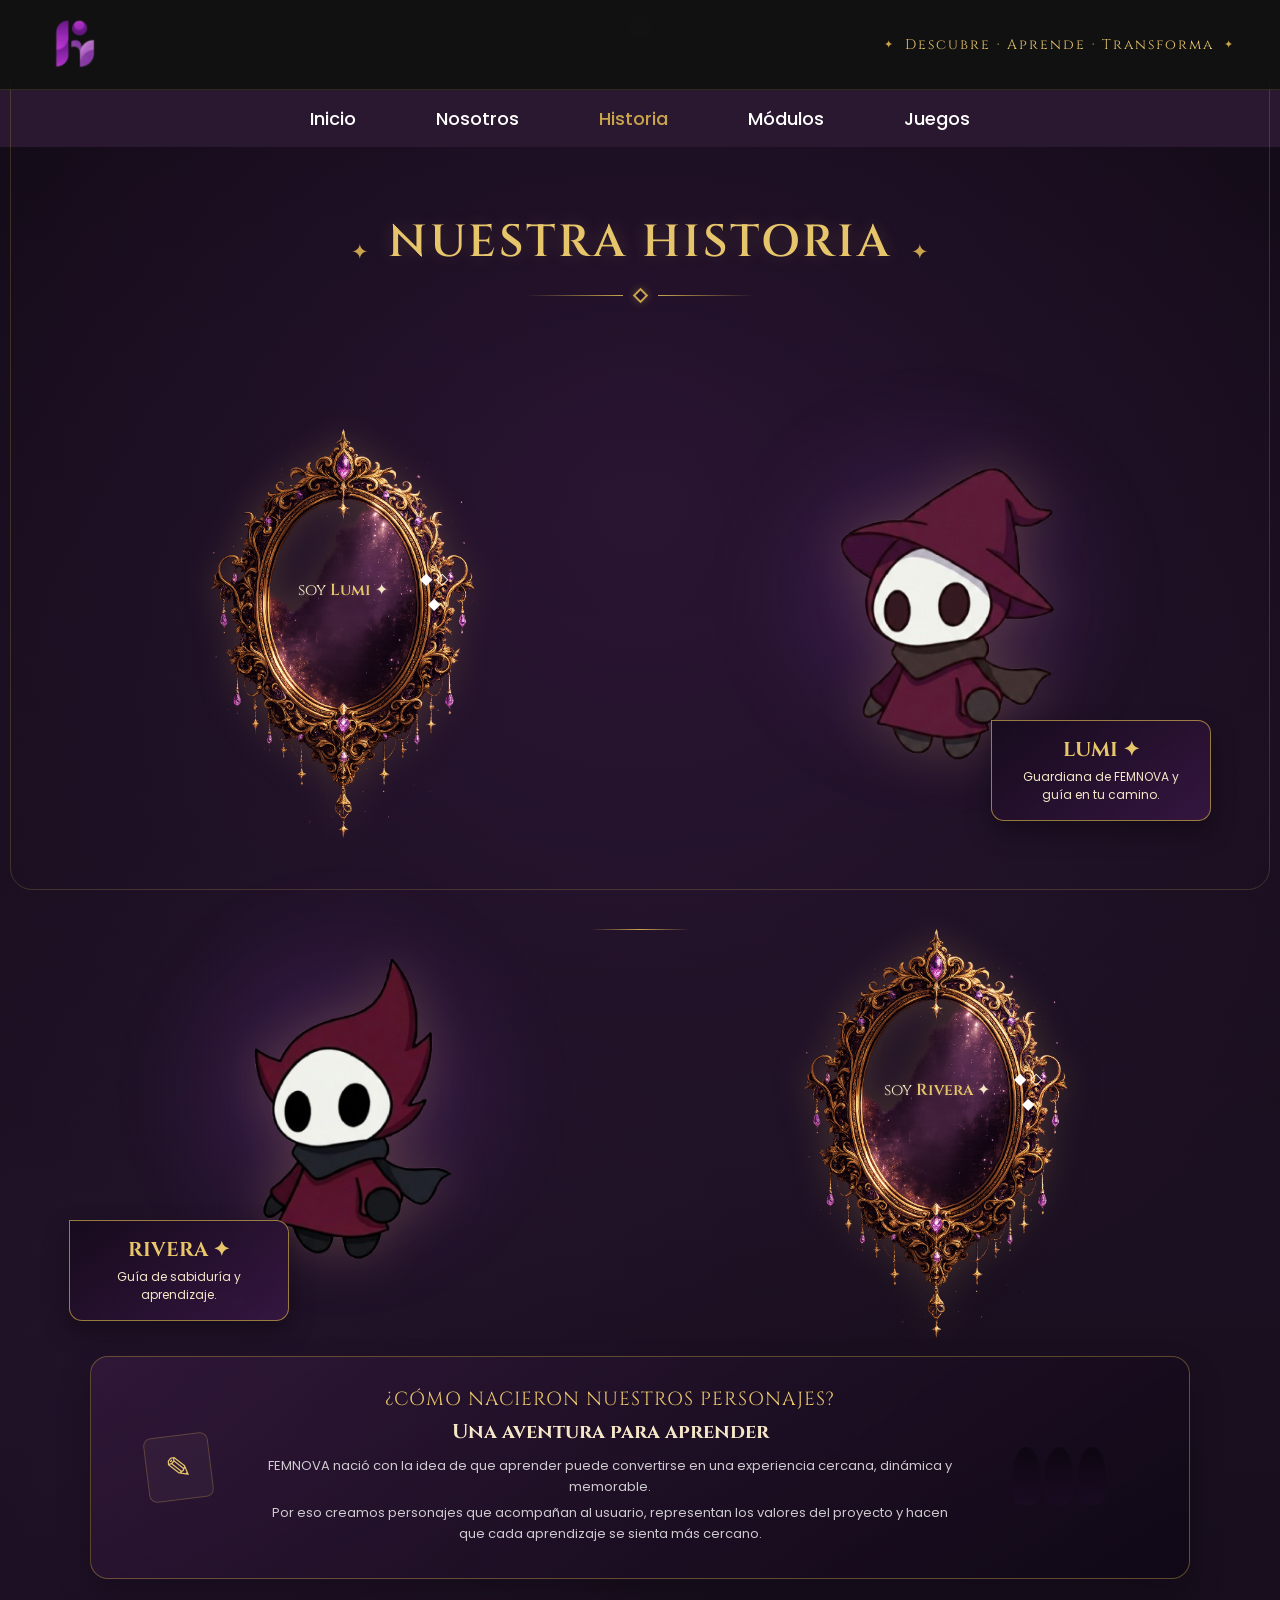
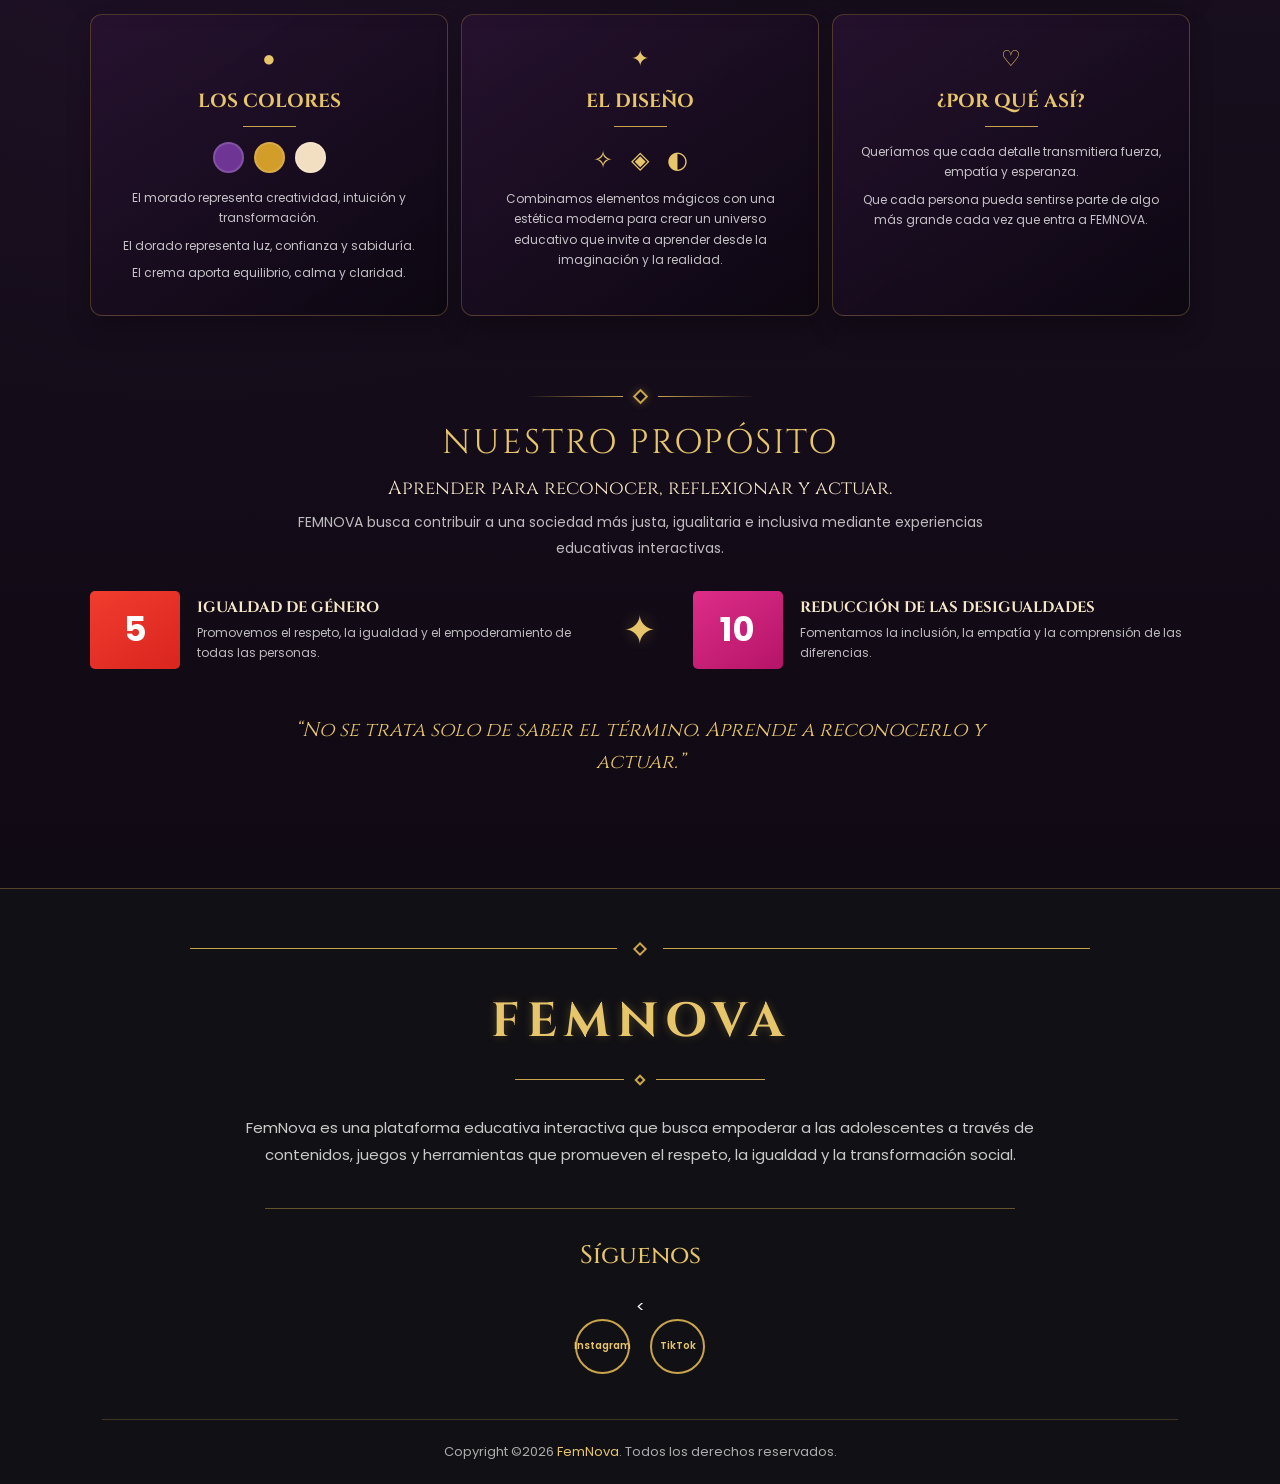
==== historia.html @ 39d8fa12 "primer commit" ====
<!DOCTYPE html>
<html lang="es">

<head>
    <meta charset="UTF-8">
    <meta name="viewport" content="width=device-width, initial-scale=1.0">

    <title>FEMNOVA | Historia</title>

    <link rel="stylesheet" href="estilos8.css">

    <link
        href="https://fonts.googleapis.com/css2?family=Cinzel:wght@400;600;700;900&family=Poppins:wght@300;400;500;600;700&display=swap"
        rel="stylesheet"
    >
</head>

<body>

<header>

    <div class="logo">
        <img src="img/logo/logo.png" alt="Logo FEMNOVA">
    </div>

    <div class="frase-header">
        <span>✦</span>
        Descubre · Aprende · Transforma
        <span>✦</span>
    </div>

</header>


<nav class="menu">

    <a href="inicio.html">Inicio</a>
    <a href="nosotros.html">Nosotros</a>
    <a href="historia.html" class="menu-activo">Historia</a>
    <a href="modulos.html">Módulos</a>
    <a href="juegos.html">Juegos</a>

</nav>

<main class="historia-pagina">

    <!-- ==================================================
         TÍTULO
    =================================================== -->

    <section class="historia-titulo">

        <div class="titulo-adorno">✦</div>

        <h1>NUESTRA HISTORIA</h1>

        <div class="titulo-adorno">✦</div>

        <div class="historia-linea">
            <span></span>
            <div class="historia-rombo"></div>
            <span></span>
        </div>

    </section>


    <!-- ==================================================
         ESCENA DE LUMI
    =================================================== -->

    <section class="historia-escena escena-lumi">

        <div class="escena-decoracion escena-arriba"></div>

        <div class="escena-contenido">

            <!-- ESPEJO -->
            <div class="espejo-personaje">

                <div class="espejo-marco">

                    <img
                        src="img/decoracion/espejo.png"
                        alt="Espejo ornamental de Lumi"
                        class="imagen-espejo"
                    >

                    <div class="espejo-centro">

                        <div class="texto-carrusel" id="textoLumi">

                            <div class="texto-frase activa">
                                <span>Hola,</span>
                            </div>

                            <div class="texto-frase">
                                <span>soy <strong>Lumi</strong> ✦</span>
                            </div>

                            <div class="texto-frase">
                                <span>Estoy aquí para acompañarte.</span>
                            </div>

                            <div class="texto-frase">
                                <span>Te guío en tu camino dentro de FEMNOVA.</span>
                            </div>

                        </div>

                        <div class="mini-rombos">
                            ◆ ◇ ◆
                        </div>

                    </div>

                </div>

            </div>


            <!-- LUMI -->
            <div class="personaje-figura personaje-lumi">

                <div class="halo-personaje"></div>

                <img
                    src="img/personajes/maga.png"
                    alt="Lumi"
                >

                <div class="placa-personaje">

                    <h3>
                        LUMI ✦
                    </h3>

                    <p>
                        Guardiana de FEMNOVA
                        y guía en tu camino.
                    </p>

                </div>

            </div>

        </div>

        <div class="escena-linea"></div>

    </section>



    <!-- ==================================================
         ESCENA DE RIVERA
    =================================================== -->

    <section class="historia-escena escena-rivera">

        <div class="escena-contenido">

            <!-- RIVERA -->
            <div class="personaje-figura personaje-rivera">

                <div class="halo-personaje"></div>

                <img
                    src="img/personajes/chatbot.png"
                    alt="Rivera"
                >

                <div class="placa-personaje">

                    <h3>
                        RIVERA ✦
                    </h3>

                    <p>
                        Guía de sabiduría
                        y aprendizaje.
                    </p>

                </div>

            </div>


            <!-- ESPEJO -->
            <div class="espejo-personaje">

                <div class="espejo-marco">

                    <img
                        src="img/decoracion/espejo.png"
                        alt="Espejo ornamental de Rivera"
                        class="imagen-espejo"
                    >

                    <div class="espejo-centro">

                        <div
                            class="texto-carrusel"
                            id="textoRivera"
                        >

                            <div class="texto-frase activa">
                                <span>Hola,</span>
                            </div>

                            <div class="texto-frase">
                                <span>soy <strong>Rivera</strong> ✦</span>
                            </div>

                            <div class="texto-frase">
                                <span>Mi misión es guiarte.</span>
                            </div>

                            <div class="texto-frase">
                                <span>Y enseñarte algo nuevo en cada reto.</span>
                            </div>

                        </div>

                        <div class="mini-rombos">
                            ◆ ◇ ◆
                        </div>

                    </div>

                </div>

            </div>

        </div>

    </section>



    <!-- ==================================================
         NACIMIENTO DE LOS PERSONAJES
    =================================================== -->

    <section class="nacimiento-personajes">

        <div class="nacimiento-icono">
            ✎
        </div>

        <div class="nacimiento-texto">

            <span>
                ¿CÓMO NACIERON NUESTROS PERSONAJES?
            </span>

            <h2>
                Una aventura para aprender
            </h2>

            <p>
                FEMNOVA nació con la idea de que aprender
                puede convertirse en una experiencia
                cercana, dinámica y memorable.
            </p>

            <p>
                Por eso creamos personajes que acompañan
                al usuario, representan los valores del
                proyecto y hacen que cada aprendizaje
                se sienta más cercano.
            </p>

        </div>

        <div class="siluetas-personajes">
            <span></span>
            <span></span>
            <span></span>
        </div>

    </section>



    <!-- ==================================================
         TRES BLOQUES
    =================================================== -->

    <section class="historia-tres-bloques">


        <article class="info-historia">

            <div class="icono-info">
                ●
            </div>

            <h2>
                LOS COLORES
            </h2>

            <div class="linea-info"></div>

            <div class="paleta">

                <span class="color-morado"></span>
                <span class="color-dorado"></span>
                <span class="color-crema"></span>

            </div>

            <p>
                El morado representa creatividad,
                intuición y transformación.
            </p>

            <p>
                El dorado representa luz,
                confianza y sabiduría.
            </p>

            <p>
                El crema aporta equilibrio,
                calma y claridad.
            </p>

        </article>



        <article class="info-historia">

            <div class="icono-info">
                ✦
            </div>

            <h2>
                EL DISEÑO
            </h2>

            <div class="linea-info"></div>

            <div class="iconos-diseno">
                <span>✧</span>
                <span>◈</span>
                <span>◐</span>
            </div>

            <p>
                Combinamos elementos mágicos con una
                estética moderna para crear un universo
                educativo que invite a aprender desde
                la imaginación y la realidad.
            </p>

        </article>



        <article class="info-historia">

            <div class="icono-info">
                ♡
            </div>

            <h2>
                ¿POR QUÉ ASÍ?
            </h2>

            <div class="linea-info"></div>

            <p>
                Queríamos que cada detalle transmitiera
                fuerza, empatía y esperanza.
            </p>

            <p>
                Que cada persona pueda sentirse parte
                de algo más grande cada vez que entra
                a FEMNOVA.
            </p>

        </article>

    </section>



    <!-- ==================================================
         PROPÓSITO
    =================================================== -->

    <section class="historia-proposito">

        <div class="historia-linea">
            <span></span>
            <div class="historia-rombo"></div>
            <span></span>
        </div>

        <span class="proposito-etiqueta">
            NUESTRO PROPÓSITO
        </span>

        <h2>
            Aprender para reconocer,
            reflexionar y actuar.
        </h2>

        <p class="proposito-intro">
            FEMNOVA busca contribuir a una sociedad
            más justa, igualitaria e inclusiva mediante
            experiencias educativas interactivas.
        </p>


        <div class="ods-contenedor">

            <article class="ods-bloque">

                <div class="ods-numero">
                    5
                </div>

                <div>

                    <h3>
                        IGUALDAD DE GÉNERO
                    </h3>

                    <p>
                        Promovemos el respeto, la igualdad
                        y el empoderamiento de todas
                        las personas.
                    </p>

                </div>

            </article>


            <div class="simbolo-ods">
                ✦
            </div>


            <article class="ods-bloque">

                <div class="ods-numero ods-diez">
                    10
                </div>

                <div>

                    <h3>
                        REDUCCIÓN DE LAS DESIGUALDADES
                    </h3>

                    <p>
                        Fomentamos la inclusión,
                        la empatía y la comprensión
                        de las diferencias.
                    </p>

                </div>

            </article>

        </div>


        <p class="frase-historia">
            “No se trata solo de saber el término.
            Aprende a reconocerlo y actuar.”
        </p>

    </section>

</main>

<footer class="footer">

    <div class="footer-adorno">
        <span></span>
        <div class="rombo-footer"></div>
        <span></span>
    </div>

    <h2 class="footer-titulo">
        FEMNOVA
    </h2>

    <div class="footer-separador">
        <span></span>
        <div class="rombo-footer"></div>
        <span></span>
    </div>

    <p class="footer-descripcion">
        FemNova es una plataforma educativa interactiva que busca
        empoderar a las adolescentes a través de contenidos,
        juegos y herramientas que promueven el respeto,
        la igualdad y la transformación social.
    </p>

    <div class="footer-linea"></div>

    <h3 class="footer-siguenos">
        Síguenos
    </h3>

    <
<div class="footer-redes">

    <a href="https://www.instagram.com/femnova_26/"
       target="_blank"
       rel="noopener noreferrer"
       aria-label="Instagram">
        Instagram
    </a>

    <a href="https://www.tiktok.com/femnova_26"
       target="_blank"
       rel="noopener noreferrer"
       aria-label="TikTok">
        TikTok
    </a>

</div>
    <div class="footer-inferior">

        <p>
            Copyright ©2026
            <span>FemNova</span>.
            Todos los derechos reservados.
        </p>

    </div>

</footer>


<script src="script.js"></script>

</body>
</html>
---- estilos8.css ----
/*=========================================
        CONFIGURACIÓN GENERAL
=========================================*/

*{
    margin:0;
    padding:0;
    box-sizing:border-box;
}
body {
    background: linear-gradient(180deg, #151218, #221426, #151218);
    font-family: 'Poppins', sans-serif;
    color: #fff;
    overflow-x: hidden;
}

/*=========================================
              HEADER
=========================================*/

header{

    position:sticky;
    top:0;
    z-index:1000;

    display:flex;
    justify-content:space-between;
    align-items:center;

    width:100%;
    height:90px;

    padding:0 45px;

    background:rgba(18,18,18,.82);

    backdrop-filter:blur(12px);

    border-bottom:1px solid rgba(201,164,76,.18);

}

/* =========================================
   FRASE DEL HEADER
========================================= */

.frase-header {
    display: flex;

    align-items: center;
    justify-content: center;

    gap: 10px;

    color: #E7C56B;

    font-family: 'Cinzel', serif;

    font-size: 14px;

    letter-spacing: 2px;

    text-align: center;

    white-space: nowrap;
}

.frase-header span {
    color: #C9A44C;

    font-size: 11px;
}


@media (max-width: 600px) {

    .frase-header {
        font-size: 10px;
        letter-spacing: 1px;
        gap: 6px;
    }

    .frase-header span {
        font-size: 8px;
    }

}

/*=========================================
               LOGO
=========================================*/

.logo{
    display:flex;
    align-items:center;
    justify-content:center;
}

.logo img{
    width:60px;
    height:60px;
    object-fit:contain;
    display:block;
}

/*=========================================
                MENÚ
=========================================*/

.menu {

    display: flex;
    justify-content: center;
    align-items: center;

    gap: 80px;

    padding: 15px 0;

    background: #2A1830;

}

.menu a {

    position: relative;

    text-decoration: none;

    color: #fff;

    font-size: 18px;

    font-weight: 500;

    transition: .35s;

}

.menu a:hover {

    color: #C9A44C;

}

.menu a::after {

    content: "";

    position: absolute;

    left: 50%;

    bottom: -6px;

    transform: translateX(-50%);

    width: 0;

    height: 2px;

    background: #C9A44C;

    transition: .35s;

}

.menu a:hover::after {

    width: 100%;

}

/*=========================================
                 HERO
=========================================*/
.hero{

    display:flex;

    justify-content:space-between;

    align-items:center;

    gap:40px;

    padding:40px 8%;

    min-height:700px;

}

/*=========================================
              TEXTO HERO
=========================================*/
.texto {
    width: 100%;

    position: relative;

    top: 150px;
}
/*=========================================
            BIENVENIDOS A
=========================================*/

.bienvenida{
    font-family: 'Cinzel', serif;
    font-size: 28px;
    font-weight: 400;
    color: #F5E6C8;
    letter-spacing: 6px;
    text-transform: uppercase;
    margin-bottom: 10px;
}
/*=========================================
                FEMNOVA
=========================================*/
.texto h1{
    font-family: 'Cinzel', serif;
    font-size: 78px;
    font-weight: 900;
    color: #E7C56B;
    line-height: 1;
    margin: 0;

    text-shadow:
        0 0 12px rgba(231,197,107,.35);
}
/*=========================================
             DESCRIPCIÓN
=========================================*/

.texto p {

    max-width: 500px;

    font-size: 22px;

    line-height: 1.7;

    color: #fff;

}

/*=========================================
              SEPARADOR
=========================================*/

.separador {

    display: flex;

    align-items: center;

    gap: 18px;

    width: 320px;

    margin: 35px 0;

}

.separador span {

    flex: 1;

    height: 2px;

    background: linear-gradient(to right,
            transparent,
            #C9A44C,
            transparent);

}

.rombo {

    width: 14px;

    height: 14px;

    border: 2px solid #C9A44C;

    transform: rotate(45deg);

    box-shadow: 0 0 10px rgba(201, 164, 76, .5);

}
/* =========================================
   PÁGINA DE ACCESO
========================================= */

.pagina-acceso {

    min-height: 100vh;

    margin: 0;

    display: flex;

    align-items: center;
    justify-content: center;

    background:
        radial-gradient(
            circle at 50% 20%,
            rgba(112,48,132,.22),
            transparent 40%
        ),
        linear-gradient(
            180deg,
            #100A14,
            #1D1023
        );

    font-family: 'Poppins', sans-serif;
}


.acceso-contenedor {

    width: min(470px, 90%);

    text-align: center;
}


.acceso-logo {

    margin-bottom: 25px;
}


.acceso-logo img {

    width: 145px;

    max-width: 100%;

    height: auto;
}


.acceso-panel {

    padding: 45px 40px;

    background:
        linear-gradient(
            145deg,
            rgba(55,25,63,.82),
            rgba(20,10,26,.94)
        );

    border:
        1px solid
        rgba(201,164,76,.55);

    border-radius: 24px;

    box-shadow:
        0 20px 50px
        rgba(0,0,0,.38),

        0 0 25px
        rgba(126,58,156,.12);

    backdrop-filter: blur(10px);
}


.acceso-etiqueta {

    display: block;

    margin-bottom: 12px;

    color: #C9A44C;

    font-family: 'Cinzel', serif;

    font-size: 12px;

    letter-spacing: 3px;
}


.acceso-panel h1 {

    margin: 0 0 15px;

    color: #E7C56B;

    font-family: 'Cinzel', serif;

    font-size: 30px;
}


.acceso-panel > p {

    margin: 0 auto 30px;

    color:
        rgba(255,255,255,.78);

    font-size: 14px;

    line-height: 1.8;

    max-width: 370px;
}


.acceso-botones {

    display: flex;

    flex-direction: column;

    gap: 14px;
}


.boton-acceso {

    display: block;

    padding: 13px 20px;

    border-radius: 30px;

    text-decoration: none;

    font-family: 'Poppins', sans-serif;

    font-size: 14px;

    font-weight: 600;

    transition:
        transform .25s ease,
        box-shadow .25s ease;
}


.boton-acceso:hover {

    transform: translateY(-2px);
}


.boton-acceso.principal {

    color: #FFF;

    background:
        linear-gradient(
            135deg,
            #6A326F,
            #48204D
        );

    border:
        1px solid
        #C9A44C;

    box-shadow:
        0 8px 20px
        rgba(74,32,82,.35);
}


.boton-acceso.secundario {

    color: #F5E6C8;

    background:
        rgba(255,255,255,.04);

    border:
        1px solid
        rgba(201,164,76,.45);
}


.volver-inicio {

    display: inline-block;

    margin-top: 25px;

    color:
        rgba(245,230,200,.68);

    font-size: 12px;

    text-decoration: none;
}


.volver-inicio:hover {

    color: #E7C56B;
}


/* =========================================
   CELULAR
========================================= */

@media (max-width: 600px) {

    .acceso-panel {

        padding:
            35px 22px;
    }

    .acceso-panel h1 {

        font-size: 25px;
    }

    .acceso-panel > p {

        font-size: 13px;
    }

}
/*=========================================
            PERSONAJE
=========================================*/

.personaje{

    position:relative;

    width:50%;

    height:200px;

    display:flex;

    justify-content:center;

    align-items:center;
}

/*=========================================
                HALO
=========================================*/

.halo{

    position: absolute;

    width: 500px;

    height: 500px;

    border-radius: 50%;

    background: radial-gradient(circle,
        rgba(129,62,196,.35),
        transparent 70%);

    filter: blur(35px);

    z-index: 1;

}

/*=========================================
            MARCO FLORAL
=========================================*/

.marco{

    position: absolute;
    
    width: 900px;

    left: 50%;

    top: 56%;

    transform: translate(-50%, -50%);

    z-index: 2;

    pointer-events: none;

}

/*=========================================
        ANIMACIÓN PERSONAJE
=========================================*/

@keyframes flotar {

    0% {
        transform: translateY(0);
    }

    50% {
        transform: translateY(-12px);
    }

    100% {
        transform: translateY(0);
    }

}

@keyframes florFlotar{

    0%{
        transform:translateY(0px);
    }

    50%{
        transform:translateY(-10px);
    }

    100%{
        transform:translateY(0px);
    }

}
@keyframes girarMarco{

    from{

        transform:rotate(0deg);

    }

    to{

        transform:rotate(360deg);

    }

}

/*=========================================
              CARRUSEL
=========================================*/

.explorar {

    padding: 80px 0;

    text-align: center;

}

.explorar h2 {

    color: #C9A44C;

    font-size: 45px;

    margin-bottom: 15px;

}

.explorar p {

    color: #fff;

    font-size: 22px;

    margin-bottom: 40px;

}

/*=========================================
            CONTENEDOR SLIDER
=========================================*/

.slider {

    position: relative;

    display: flex;

    justify-content: center;

    align-items: center;

    width: 100%;

}

.contenedor-slider {

    position: relative;

    width: 92%;

    max-width: 1250px;

    height: 550px;

    overflow: hidden;

    border-radius: 30px;

    border: 3px solid #C9A44C;

    box-shadow: 0 0 35px rgba(201, 164, 76, .45);

}

/*=========================================
                IMÁGENES
=========================================*/

.slide {

    display: none;

    width: 100%;

    height: 100%;

    object-fit: cover;

    transition: .5s;

}

.slide.activo {

    display: block;

}

/*FLECHAS*/

.anterior,
.siguiente {

    position: absolute;

    top: 50%;

    transform: translateY(-50%);

    width: 55px;

    height: 55px;

    border: none;

    border-radius: 50%;

    background: rgba(0, 0, 0, .55);

    color: #fff;

    font-size: 28px;

    cursor: pointer;

    transition: .35s;

    z-index: 10;

}

.anterior {

    left: 60px;

}

.siguiente {

    right: 60px;

}

.anterior:hover,
.siguiente:hover {

    background: #C9A44C;

    color: #121212;

    transform: translateY(-50%) scale(1.08);

}

/*=========================================
            DETALLES FINALES
=========================================*/

/* Suaviza la selección de texto */

::selection {

    background: #C9A44C;

    color: #121212;

}

/* Evita que las imágenes se deformen */

img {

    display: block;

    max-width: 100%;

}

/* El cursor cambia al pasar sobre botones */

button {

    font-family: 'Poppins', sans-serif;

}

/* Transiciones suaves */

a,
button,
img {

    transition: .35s ease;

}
/* =========================================
   BOTÓN COMENZAR
========================================= */

.boton-comenzar {
    display: inline-block;

    padding: 13px 34px;

    border: 2px solid #C9A44C;
    border-radius: 30px;

    background:
        linear-gradient(
            135deg,
            #6A326F,
            #48204D
        );

    color: #FFFFFF;

    font-family: 'Poppins', sans-serif;

    font-size: 14px;
    font-weight: 600;

    text-decoration: none;

    cursor: pointer;

    transition:
        transform .25s ease,
        box-shadow .25s ease;
}

.boton-comenzar:hover {
    transform: translateY(-2px);

    box-shadow:
        0 8px 20px
        rgba(201,164,76,.20);
}








/*=========================================
      ENCABEZADO NOSOTROS
=========================================*/

.encabezado-nosotros{

    min-height:520px;

    display:flex;

    justify-content:center;

    align-items:center;

    text-align:center;

    padding:70px 20px;

}

.contenido-encabezado{

    max-width:850px;

}

.etiqueta-nosotros{

    font-family:'Cinzel',serif;

    font-size:24px;

    letter-spacing:8px;

    color:#C9A44C;

}

.contenido-encabezado h1{

    font-family:'Cinzel',serif;

    font-size:64px;

    line-height:1.2;

    color:#E7C56B;

    margin:20px 0 25px;

    text-shadow:0 0 18px rgba(231,197,107,.25);

}

.contenido-encabezado p{

    max-width:720px;

    margin:auto;

    font-size:20px;

    line-height:1.8;

    color:#fff;

}

.adorno-nosotros{

    display:flex;

    align-items:center;

    justify-content:center;

    gap:18px;

    width:300px;

    margin:25px auto;

}

.adorno-nosotros span{

    flex:1;

    height:2px;

    background:linear-gradient(
        to right,
        transparent,
        #C9A44C,
        transparent
    );

}

.adorno-nosotros .rombo{

    width:13px;

    height:13px;

    border:2px solid #C9A44C;

    transform:rotate(45deg);

}

/*=========================================
             footer
=========================================*/

.footer {
    width: 100%;
    box-sizing: border-box;

    background: #111014;

    padding: 55px 8% 0;

    text-align: center;

    color: #fff;

    border-top: 1px solid rgba(201, 164, 76, 0.35);
}


/*=========================================
             ADORNO SUPERIOR
=========================================*/

.footer-adorno {
    width: 100%;
    max-width: 900px;

    margin: 0 auto 35px;

    display: flex;
    align-items: center;
    justify-content: center;

    gap: 18px;
}

.footer-adorno span {
    flex: 1;

    height: 1px;

    background: #C9A44C;
}

.rombo-footer {
    width: 10px;
    height: 10px;

    border: 2px solid #C9A44C;

    transform: rotate(45deg);

    flex-shrink: 0;
}


/*=========================================
              TITULO FEMNOVA
=========================================*/

.footer-titulo {
    margin: 0;

    font-family: 'Cinzel', serif;

    font-size: 52px;

    font-weight: 700;

    letter-spacing: 8px;

    color: #E7C56B;

    text-shadow:
        0 0 10px rgba(231, 197, 107, 0.25);
}


/*=========================================
                SEPARADOR
=========================================*/

.footer-separador {
    width: 250px;

    margin: 22px auto 30px;

    display: flex;

    align-items: center;

    justify-content: center;

    gap: 12px;
}

.footer-separador span {
    flex: 1;

    height: 1px;

    background: #C9A44C;
}

.footer-separador .rombo-footer {
    width: 8px;
    height: 8px;
}


/*=========================================
              DESCRIPCIÓN
=========================================*/

.footer-descripcion {
    max-width: 850px;

    margin: 0 auto;

    font-size: 17px;

    line-height: 1.8;

    color: #fff;
}


/*=========================================
                  LÍNEA
=========================================*/

.footer-linea {
    width: 70%;

    max-width: 750px;

    height: 1px;

    background: rgba(201, 164, 76, 0.6);

    margin: 45px auto 35px;
}


/*=========================================
                 SÍGUENOS
=========================================*/

.footer-siguenos {
    margin: 0 0 25px;

    font-family: 'Cinzel', serif;

    font-size: 28px;

    font-weight: 500;

    color: #E7C56B;
}


/*=========================================
                  REDES
=========================================*/

.footer-redes {
    display: flex;

    justify-content: center;

    align-items: center;

    gap: 25px;

    margin-bottom: 55px;
}

.footer-redes a {
    width: 58px;
    height: 58px;

    display: flex;

    justify-content: center;

    align-items: center;

    border: 2px solid #C9A44C;

    border-radius: 50%;

    color: #E7C56B;

    text-decoration: none;

    font-size: 13px;

    font-weight: 600;

    transition: 0.3s ease;
}

.footer-redes a:hover {
    background: #4A214C;

    transform: translateY(-5px);

    box-shadow:
        0 0 18px rgba(201, 164, 76, 0.35);
}


/*=========================================
             PARTE INFERIOR
=========================================*/

.footer-inferior {
    width: 100%;

    border-top: 1px solid rgba(201, 164, 76, 0.3);

    padding: 25px 0;
}

.footer-inferior p {
    margin: 0;

    color: rgba(255, 255, 255, 0.75);

    font-size: 14px;
}

.footer-inferior span {
    color: #E7C56B;
}


/*=========================================
                RESPONSIVE
=========================================*/

@media (max-width: 700px) {

    .footer {
        padding: 45px 6% 0;
    }

    .footer-titulo {
        font-size: 38px;

        letter-spacing: 5px;
    }

    .footer-descripcion {
        font-size: 15px;
    }

    .footer-linea {
        width: 90%;
    }

    .footer-redes {
        gap: 15px;
    }

}





/*=========================================
             NOSOTROS
=========================================*/

.banner-nosotros{

    display:flex;
    justify-content:space-between;
    align-items:center;

    padding:70px 8%;

    min-height:650px;

}

.texto-banner{

    width:50%;

}

.texto-banner h3{

    font-family:'Cinzel',serif;

    font-size:32px;

    color:#F5E6C8;

    letter-spacing:6px;

    margin-bottom:15px;

}

.texto-banner h1{

    font-family:'Cinzel',serif;

    font-size:75px;

    color:#E7C56B;

    line-height:1.1;

    margin-bottom:30px;

}

.texto-banner p{

    font-size:22px;

    line-height:1.8;

    max-width:580px;

}

/*=========================================
          PERSONAJE
=========================================*/

.imagen-banner{

    position:relative;

    width:45%;

    height:600px;

    display:flex;

    justify-content:center;

    align-items:center;

}

.imagen-banner .marco{

    position:absolute;

    width:520px;

    z-index:2;

}

.imagen-banner .maga{

    position:absolute;

    width:330px;

    z-index:3;

    animation:flotar 4s ease-in-out infinite;

}

/*=========================================
        NUESTRA HISTORIA
=========================================*/

.historia{

    width:85%;

    margin:80px auto;

    text-align:center;

}

.historia h2{

    font-family:'Cinzel',serif;

    font-size:45px;

    color:#C9A44C;

    margin-bottom:35px;

}

.historia p{

    max-width:900px;

    margin:auto;

    font-size:21px;

    line-height:2;

}

/*=========================================
            TARJETAS
=========================================*/

.valores{

    width:90%;

    margin:auto;

    padding-bottom:120px;

}

.card{

    width:65%;

    padding:40px;

    margin:50px 0;

    background:rgba(255,255,255,.05);

    border:1px solid rgba(201,164,76,.25);

    border-radius:25px;

    backdrop-filter:blur(10px);

    box-shadow:0 0 25px rgba(0,0,0,.35);

}

.izquierda{

    margin-right:auto;

}

.derecha{

    margin-left:auto;

}

.card h2{

    font-family:'Cinzel',serif;

    color:#E7C56B;

    font-size:34px;

    margin-bottom:20px;

}

.card p{

    font-size:19px;

    line-height:1.8;

}


/*=========================================
        NUESTRA HISTORIA
=========================================*/

.historia{

    width:85%;

    max-width:1100px;

    margin:40px auto 100px;

    text-align:center;

}

.titulo-seccion span{

    font-family:'Cinzel',serif;

    color:#C9A44C;

    letter-spacing:5px;

    font-size:18px;

}

.titulo-seccion h2{

    font-family:'Cinzel',serif;

    color:#E7C56B;

    font-size:42px;

    margin:15px 0;

}

.linea-dorada{

    width:260px;

    margin:25px auto 45px;

    display:flex;

    align-items:center;

    gap:15px;

}

.linea-dorada span{

    flex:1;

    height:1px;

    background:linear-gradient(
        to right,
        transparent,
        #C9A44C
    );

}

.linea-dorada span:last-child{

    background:linear-gradient(
        to left,
        transparent,
        #C9A44C
    );

}

.linea-dorada .rombo{

    width:12px;

    height:12px;

    border:2px solid #C9A44C;

    transform:rotate(45deg);

}

.texto-historia{

    max-width:900px;

    margin:auto;

    padding:35px 50px;

    border-left:2px solid rgba(201,164,76,.5);

    border-right:2px solid rgba(201,164,76,.5);

}

.texto-historia p{

    font-size:20px;

    line-height:1.9;

    color:#fff;

    margin:0 0 20px;

}

.texto-historia p:last-child{

    margin-bottom:0;

}

/*=========================================
       PROPÓSITO - MISIÓN - VISIÓN
=========================================*/

.bloques-valores{

    width:92%;

    margin:0 auto;

    padding-bottom:100px;

}

/* TARJETAS */

.bloque-valor{

    width:68%;

    min-height:270px;

    box-sizing:border-box;

    display:flex;

    align-items:center;

    gap:35px;

    padding:40px 50px;

    margin-bottom:70px;

    background:rgba(255,255,255,.045);

    border:1px solid rgba(201,164,76,.30);

    border-radius:28px;

    box-shadow:0 15px 35px rgba(0,0,0,.25);

}

/* IZQUIERDA */

.bloque-valor.izquierda{

    margin-left:0;

    margin-right:auto;

}

/* DERECHA */

.bloque-valor.derecha{

    margin-left:auto;

    margin-right:0;

}

/* NÚMERO */

.numero-valor{

    flex:0 0 70px;

    font-family:'Cinzel',serif;

    font-size:48px;

    color:#C9A44C;

    text-align:center;

}

/* CONTENIDO */

.contenido-valor{

    flex:1;

}

/* ETIQUETA */

.contenido-valor span{

    font-family:'Cinzel',serif;

    font-size:17px;

    letter-spacing:4px;

    color:#C9A44C;

}

/* TÍTULO */

.contenido-valor h2{

    font-family:'Cinzel',serif;

    font-size:32px;

    color:#E7C56B;

    margin:12px 0 18px;

}

/* TEXTO */

.contenido-valor p{

    font-family:'Poppins',sans-serif;

    font-size:18px;

    line-height:1.8;

    color:#FFFFFF;

    margin:0;

}

/*=========================================
             FRASE FINAL
=========================================*/

.frase-final{

    width:85%;

    max-width:950px;

    margin:20px auto 120px;

    text-align:center;

}

.adorno-frase{

    width:260px;

    margin:0 auto 35px;

    display:flex;

    align-items:center;

    justify-content:center;

    gap:15px;

}

.adorno-frase span{

    flex:1;

    height:1px;

    background:linear-gradient(
        to right,
        transparent,
        #C9A44C
    );

}

.adorno-frase span:last-child{

    background:linear-gradient(
        to left,
        transparent,
        #C9A44C
    );

}

.adorno-frase .rombo{

    width:12px;

    height:12px;

    border:2px solid #C9A44C;

    transform:rotate(45deg);

}

.frase-final h2{

    font-family:'Cinzel',serif;

    font-size:42px;

    line-height:1.5;

    color:#E7C56B;

    margin:0 0 25px;

    text-shadow:0 0 15px rgba(231,197,107,.2);

}

.frase-final p{

    max-width:700px;

    margin:auto;

    font-size:18px;

    line-height:1.8;

    color:#fff;

}

/*=========================================
                  FOOTER
=========================================*/

.footer{

    width:100%;

    padding:60px 8% 30px;

    box-sizing:border-box;

    background:#120E16;

    border-top:1px solid rgba(201,164,76,.25);

    text-align:center;

}

.footer-logo img{

    width:65px;

    height:65px;

    object-fit:contain;

    margin:0 auto 15px;

}

.footer-texto h3{

    font-family:'Cinzel',serif;

    font-size:28px;

    color:#E7C56B;

    margin:0 0 10px;

}

.footer-texto p{

    color:#fff;

    font-size:16px;

    margin:0 auto 25px;

}

.footer-redes{

    display:flex;

    justify-content:center;

    gap:35px;

    margin-bottom:30px;

}

.footer-redes a{

    color:#F5E6C8;

    text-decoration:none;

    font-size:16px;

    transition:.3s ease;

}

.footer-redes a:hover{

    color:#C9A44C;

}

.footer-linea{

    width:80%;

    max-width:900px;

    height:1px;

    margin:0 auto 20px;

    background:rgba(201,164,76,.25);

}

.copyright{

    color:rgba(255,255,255,.6);

    font-size:13px;

    margin:0;

}

/* =========================================================
                    FEMNOVA - MÓDULOS
========================================================= */


/* =========================================================
                    BASE DE LA PÁGINA
========================================================= */

.modulos {

    width: 100%;

    min-height: 100vh;

    box-sizing: border-box;

    padding: 90px 5% 100px;

    background:
        radial-gradient(
            circle at 50% 20%,
            rgba(100, 42, 115, 0.25),
            transparent 45%
        ),
        linear-gradient(
            180deg,
            #151018 0%,
            #1c1220 50%,
            #151018 100%
        );

}


/* =========================================================
                    MENÚ ACTIVO
========================================================= */

.menu a.menu-activo {

    color: #C9A44C;

}


/* =========================================================
                    INTRODUCCIÓN
========================================================= */

.modulos-introduccion {

    width: 100%;

    max-width: 900px;

    margin: 0 auto 80px;

    text-align: center;

}


.modulos-etiqueta {

    margin: 0 0 12px;

    color: #F5E6C8;

    font-family: 'Cinzel', serif;

    font-size: 18px;

    letter-spacing: 6px;

}


.modulos-introduccion h1 {

    margin: 0;

    font-family: 'Cinzel', serif;

    font-size: 60px;

    font-weight: 700;

    color: #E7C56B;

    line-height: 1.1;

    text-shadow:
        0 0 15px rgba(231, 197, 107, 0.25);

}


/* =========================================================
                    SEPARADOR
========================================================= */

.separador-modulos {

    width: 420px;

    max-width: 90%;

    margin: 28px auto;

    display: flex;

    align-items: center;

    justify-content: center;

    gap: 18px;

}


.separador-modulos span {

    flex: 1;

    height: 1px;

    background: linear-gradient(
        to right,
        transparent,
        #C9A44C
    );

}


.separador-modulos span:last-child {

    background: linear-gradient(
        to left,
        transparent,
        #C9A44C
    );

}


.rombo-modulos {

    width: 12px;

    height: 12px;

    flex-shrink: 0;

    border: 2px solid #C9A44C;

    transform: rotate(45deg);

    box-shadow:
        0 0 10px rgba(201, 164, 76, 0.35);

}


.modulos-descripcion {

    max-width: 700px;

    margin: 0 auto;

    color: rgba(255,255,255,0.9);

    font-size: 18px;

    line-height: 1.8;

}


/* =========================================================
                    CONTENEDOR
========================================================= */

.contenedor-modulos {

    width: 100%;

    max-width: 1450px;

    margin: 0 auto;

    display: grid;

    grid-template-columns:
        repeat(5, minmax(0, 1fr));

    gap: 18px;

    align-items: stretch;

}


/* =========================================================
                    TARJETAS
========================================================= */

.tarjeta-modulo {

    position: relative;

    min-width: 0;

    min-height: 600px;

    box-sizing: border-box;

    padding: 55px 18px 25px;

    text-align: center;

    background:
        linear-gradient(
            180deg,
            rgba(74, 33, 76, 0.75),
            rgba(22, 13, 27, 0.96)
        );

    border: 1px solid rgba(201,164,76,0.75);

    border-radius: 14px;

    box-shadow:
        0 10px 30px rgba(0,0,0,0.25);

    transition:
        transform 0.3s ease,
        box-shadow 0.3s ease,
        border-color 0.3s ease;

}


.tarjeta-modulo:hover {

    transform: translateY(-7px);

    border-color: #E7C56B;

    box-shadow:
        0 15px 35px rgba(0,0,0,0.35),
        0 0 25px rgba(201,164,76,0.18);

}


/* =========================================================
                    NÚMERO
========================================================= */

.numero-modulo {

    position: absolute;

    top: -23px;

    left: 50%;

    width: 45px;

    height: 45px;

    transform:
        translateX(-50%)
        rotate(45deg);

    display: flex;

    align-items: center;

    justify-content: center;

    box-sizing: border-box;

    background: #211329;

    border: 2px solid #C9A44C;

    color: #E7C56B;

    font-family: 'Cinzel', serif;

    font-size: 14px;

    font-weight: 700;

}


.numero-modulo::after {

    content: "";

    position: absolute;

    width: 8px;

    height: 8px;

    border: 1px solid rgba(201,164,76,0.45);

}


/* =========================================================
                    TÍTULO TARJETA
========================================================= */

.tarjeta-modulo h2 {

    min-height: 58px;

    margin: 0 0 20px;

    display: flex;

    align-items: center;

    justify-content: center;

    color: #F5E6C8;

    font-family: 'Cinzel', serif;

    font-size: 19px;

    font-weight: 600;

    line-height: 1.35;

}


/* =========================================================
                    ÁREA DEL VIDEO
========================================================= */

.video-modulo {

    width: 100%;

    aspect-ratio: 16 / 9;

    overflow: hidden;

    margin-bottom: 20px;

    box-sizing: border-box;

    border: 1px solid rgba(201,164,76,0.8);

    border-radius: 8px;

    background: #0e0a11;

}


.video-vacio {

    width: 100%;

    height: 100%;

    display: flex;

    flex-direction: column;

    align-items: center;

    justify-content: center;

    gap: 10px;

    box-sizing: border-box;

    background:
        radial-gradient(
            circle,
            rgba(92, 40, 105, 0.55),
            #100a14
        );

}


.video-vacio p {

    margin: 0;

    color: rgba(255,255,255,0.6);

    font-size: 12px;

}


/* =========================================================
                    ICONO PLAY
========================================================= */

.icono-play {

    width: 52px;

    height: 52px;

    display: flex;

    align-items: center;

    justify-content: center;

    padding-left: 4px;

    box-sizing: border-box;

    border: 2px solid #E7C56B;

    border-radius: 50%;

    color: #E7C56B;

    font-size: 20px;

    background:
        rgba(74,33,76,0.75);

    box-shadow:
        0 0 18px rgba(201,164,76,0.25);

}


/* =========================================================
                    DESCRIPCIÓN
========================================================= */

.descripcion-modulo {

    min-height: 105px;

    margin: 0 0 20px;

    color: rgba(255,255,255,0.82);

    font-size: 13px;

    line-height: 1.7;

}


/* =========================================================
                    BOTÓN
========================================================= */

.boton-modulo {

    width: 100%;

    padding: 12px 15px;

    box-sizing: border-box;

    border: 2px solid #C9A44C;

    border-radius: 30px;

    background:
        linear-gradient(
            180deg,
            #5E2D63,
            #442046
        );

    color: #fff;

    font-family: 'Poppins', sans-serif;

    font-size: 13px;

    font-weight: 600;

    cursor: pointer;

    transition:
        transform 0.3s ease,
        box-shadow 0.3s ease,
        background 0.3s ease;

}


.boton-modulo:hover {

    transform: translateY(-3px);

    background:
        linear-gradient(
            180deg,
            #704076,
            #54295A
        );

    box-shadow:
        0 0 20px rgba(201,164,76,0.35);

}


/* =========================================================
                    FOOTER
========================================================= */

.footer {

    width: 100%;

    box-sizing: border-box;

    padding: 55px 8% 0;

    text-align: center;

    color: #fff;

    background: #111014;

    border-top:
        1px solid rgba(201,164,76,0.35);

}


/* =========================================================
                    ADORNO FOOTER
========================================================= */

.footer-adorno {

    width: 100%;

    max-width: 900px;

    margin: 0 auto 35px;

    display: flex;

    align-items: center;

    justify-content: center;

    gap: 18px;

}


.footer-adorno span {

    flex: 1;

    height: 1px;

    background: #C9A44C;

}


.rombo-footer {

    width: 10px;

    height: 10px;

    flex-shrink: 0;

    border:
        2px solid #C9A44C;

    transform: rotate(45deg);

}


/* =========================================================
                    TÍTULO FOOTER
========================================================= */

.footer-titulo {

    margin: 0;

    font-family: 'Cinzel', serif;

    font-size: 48px;

    font-weight: 700;

    letter-spacing: 7px;

    color: #E7C56B;

}


/* =========================================================
                    SEPARADOR FOOTER
========================================================= */

.footer-separador {

    width: 250px;

    margin: 22px auto 30px;

    display: flex;

    align-items: center;

    gap: 12px;

}


.footer-separador span {

    flex: 1;

    height: 1px;

    background: #C9A44C;

}


/* =========================================================
                    DESCRIPCIÓN FOOTER
========================================================= */

.footer-descripcion {

    max-width: 800px;

    margin: 0 auto;

    color: rgba(255,255,255,0.78);

    font-size: 15px;

    line-height: 1.8;

}


/* =========================================================
                    LÍNEA FOOTER
========================================================= */

.footer-linea {

    width: 70%;

    max-width: 750px;

    height: 1px;

    margin: 40px auto 30px;

    background:
        rgba(201,164,76,0.45);

}


/* =========================================================
                    SÍGUENOS
========================================================= */

.footer-siguenos {

    margin: 0 0 22px;

    color: #E7C56B;

    font-family: 'Cinzel', serif;

    font-size: 25px;

    font-weight: 500;

}


/* =========================================================
                    REDES
========================================================= */

.footer-redes {

    display: flex;

    align-items: center;

    justify-content: center;

    gap: 20px;

    margin-bottom: 45px;

}


.footer-redes a {

    width: 55px;

    height: 55px;

    display: flex;

    align-items: center;

    justify-content: center;

    box-sizing: border-box;

    border:
        2px solid #C9A44C;

    border-radius: 50%;

    color: #E7C56B;

    text-decoration: none;

    font-size: 10px;

    font-weight: 600;

    transition: 0.3s ease;

}


.footer-redes a:hover {

    transform: translateY(-4px);

    background: #4A214C;

    box-shadow:
        0 0 18px rgba(201,164,76,0.35);

}


/* =========================================================
                    PARTE INFERIOR
========================================================= */

.footer-inferior {

    width: 100%;

    padding: 22px 0;

    box-sizing: border-box;

    border-top:
        1px solid rgba(201,164,76,0.25);

}


.footer-inferior p {

    margin: 0;

    color:
        rgba(255,255,255,0.65);

    font-size: 13px;

}


.footer-inferior span {

    color: #E7C56B;

}


/* =========================================================
                    RESPONSIVE
========================================================= */

@media (max-width: 1250px) {

    .contenedor-modulos {

        grid-template-columns:
            repeat(3, minmax(0, 1fr));

        gap: 25px;

    }

}


@media (max-width: 850px) {

    .modulos {

        padding:
            70px 5% 80px;

    }


    .modulos-introduccion h1 {

        font-size: 45px;

    }


    .contenedor-modulos {

        grid-template-columns:
            repeat(2, minmax(0, 1fr));

    }

}


@media (max-width: 600px) {

    .modulos {

        padding:
            60px 20px 70px;

    }


    .modulos-introduccion {

        margin-bottom: 60px;

    }


    .modulos-introduccion h1 {

        font-size: 36px;

    }


    .modulos-descripcion {

        font-size: 15px;

    }


    .contenedor-modulos {

        grid-template-columns: 1fr;

    }


    .tarjeta-modulo {

        min-height: auto;

    }


    .footer {

        padding:
            45px 20px 0;

    }


    .footer-titulo {

        font-size: 35px;

        letter-spacing: 5px;

    }

}







/* =========================================================
                    FEMNOVA - JUEGOS
========================================================= */

.juegos {

    width: 100%;

    min-height: 100vh;

    box-sizing: border-box;

    padding: 90px 5% 100px;

    background:
        radial-gradient(
            circle at 50% 20%,
            rgba(100, 42, 115, 0.25),
            transparent 45%
        ),
        linear-gradient(
            180deg,
            #151018 0%,
            #1c1220 50%,
            #151018 100%
        );

}


/* MENÚ ACTIVO */

.menu a.menu-activo {

    color: #C9A44C;

}


/* =========================================================
                    INTRODUCCIÓN
========================================================= */

.juegos-introduccion {

    width: 100%;

    max-width: 900px;

    margin: 0 auto 75px;

    text-align: center;

}


.juegos-etiqueta {

    margin: 0 0 12px;

    color: #F5E6C8;

    font-family: 'Cinzel', serif;

    font-size: 18px;

    letter-spacing: 6px;

}


.juegos-introduccion h1 {

    margin: 0;

    color: #E7C56B;

    font-family: 'Cinzel', serif;

    font-size: 60px;

    font-weight: 700;

    line-height: 1.1;

    text-shadow:
        0 0 15px rgba(231,197,107,0.25);

}


.separador-juegos {

    width: 420px;

    max-width: 90%;

    margin: 28px auto;

    display: flex;

    align-items: center;

    gap: 18px;

}


.separador-juegos span {

    flex: 1;

    height: 1px;

    background: #C9A44C;

}


.rombo-juegos {

    width: 12px;

    height: 12px;

    flex-shrink: 0;

    border: 2px solid #C9A44C;

    transform: rotate(45deg);

}


.juegos-descripcion {

    max-width: 700px;

    margin: 0 auto;

    color: rgba(255,255,255,0.88);

    font-size: 18px;

    line-height: 1.8;

}


/* =========================================================
                    CONTENEDOR
========================================================= */

.contenedor-juegos {

    width: 100%;

    max-width: 1250px;

    margin: 0 auto;

    display: grid;

    grid-template-columns:
        repeat(2, minmax(0, 1fr));

    gap: 35px;

}


/* =========================================================
                    TARJETA
========================================================= */

.tarjeta-juego {

    position: relative;

    overflow: visible;

    padding: 25px;

    box-sizing: border-box;

    background:
        linear-gradient(
            145deg,
            rgba(74,33,76,0.85),
            rgba(20,12,25,0.98)
        );

    border: 1px solid rgba(201,164,76,0.75);

    border-radius: 16px;

    box-shadow:
        0 10px 30px rgba(0,0,0,0.3);

    transition: 0.35s ease;

}


.tarjeta-juego:hover {

    transform: translateY(-7px);

    border-color: #E7C56B;

    box-shadow:
        0 15px 35px rgba(0,0,0,0.35),
        0 0 25px rgba(201,164,76,0.18);

}


/* =========================================================
                    NÚMERO
========================================================= */

.numero-juego {

    position: absolute;

    top: -22px;

    left: 25px;

    width: 44px;

    height: 44px;

    display: flex;

    align-items: center;

    justify-content: center;

    box-sizing: border-box;

    color: #E7C56B;

    background: #211329;

    border: 2px solid #C9A44C;

    border-radius: 50%;

    font-family: 'Cinzel', serif;

    font-weight: 700;

    z-index: 2;

}


/* =========================================================
                    IMAGEN DEL JUEGO
========================================================= */

.imagen-juego {

    width: 100%;

    aspect-ratio: 16 / 8;

    overflow: hidden;

    border-radius: 10px;

    border: 1px solid rgba(201,164,76,0.65);

    background: #100a14;

}


.juego-proximamente {

    width: 100%;

    height: 100%;

    display: flex;

    align-items: center;

    justify-content: center;

    background:
        radial-gradient(
            circle,
            rgba(92,40,105,0.5),
            #100a14
        );

}


.juego-proximamente span {

    padding: 10px 20px;

    color: #E7C56B;

    border: 1px solid #C9A44C;

    border-radius: 25px;

    font-size: 13px;

    letter-spacing: 1px;

}


/* =========================================================
                    CONTENIDO
========================================================= */

.contenido-juego {

    padding: 25px 5px 5px;

    text-align: center;

}


.contenido-juego h2 {

    margin: 0 0 12px;

    color: #F5E6C8;

    font-family: 'Cinzel', serif;

    font-size: 24px;

}


.contenido-juego p {

    min-height: 55px;

    margin: 0 0 20px;

    color: rgba(255,255,255,0.78);

    font-size: 14px;

    line-height: 1.7;

}


/* =========================================================
                    BOTÓN
========================================================= */

.boton-juego {

    padding: 12px 35px;

    border: 2px solid #C9A44C;

    border-radius: 30px;

    background:
        linear-gradient(
            180deg,
            #5E2D63,
            #442046
        );

    color: #fff;

    font-family: 'Poppins', sans-serif;

    font-size: 14px;

    font-weight: 600;

}


.boton-juego:disabled {

    opacity: 0.55;

    cursor: not-allowed;

}


/* =========================================================
                    RESPONSIVE
========================================================= */

@media (max-width: 800px) {

    .contenedor-juegos {

        grid-template-columns: 1fr;

    }


    .juegos-introduccion h1 {

        font-size: 45px;

    }

}


@media (max-width: 600px) {

    .juegos {

        padding:
            60px 20px 70px;

    }


    .juegos-introduccion h1 {

        font-size: 36px;

    }


    .juegos-descripcion {

        font-size: 15px;

    }


    .tarjeta-juego {

        padding: 20px;

    }

}


/* CHATBOY SIEMPRE POR ENCIMA DE LA PÁGINA */

.boton-chatboy {
    position: fixed !important;

    right: 30px !important;
    bottom: 25px !important;

    width: 90px !important;
    height: 100px !important;

    padding: 0 !important;
    margin: 0 !important;

    background: transparent !important;
    border: none !important;

    cursor: pointer;

    z-index: 9999 !important;
}

.boton-chatboy img {
    width: 100%;
    height: 200%;

    object-fit: contain;
}

/* VENTANA POR ENCIMA DE TODO */

.chatboy-overlay {
    position: fixed !important;
    inset: 0 !important;

    z-index: 10000 !important;

    display: none;

    align-items: center;
    justify-content: center;
}

/* =========================================
        FONDO BORROSO
========================================= */

.chatboy-overlay {

    position: fixed;

    inset: 0;

    display: none;

    align-items: center;
    justify-content: center;

    padding: 20px;

    box-sizing: border-box;

    background:
        rgba(10, 5, 15, 0.60);

    backdrop-filter: blur(14px);

    -webkit-backdrop-filter: blur(14px);

    z-index: 2000;
}


/* =========================================
        VENTANA DE CHATBOY
========================================= */

.chatboy-ventana {

    width: 470px;

    max-width: 100%;

    height: 620px;

    max-height: 90vh;

    display: flex;

    flex-direction: column;

    overflow: hidden;

    background:
        linear-gradient(
            145deg,
            #321735,
            #170c1b
        );

    border: 1px solid #C9A44C;

    border-radius: 20px;

    box-shadow:
        0 25px 70px
        rgba(0, 0, 0, 0.65),

        0 0 35px
        rgba(201, 164, 76, 0.18);

}


/* =========================================
        ENCABEZADO
========================================= */

.chatboy-header {

    min-height: 82px;

    padding: 12px 18px;

    display: flex;

    align-items: center;

    justify-content: space-between;

    background:
        linear-gradient(
            90deg,
            #4A234E,
            #321735
        );

    border-bottom:
        1px solid
        rgba(201, 164, 76, 0.55);

    box-sizing: border-box;
}


.chatboy-identidad {

    display: flex;

    align-items: center;

    gap: 12px;
}


.chatboy-identidad img {

    width: 55px;
    height: 55px;

    object-fit: contain;
}


.chatboy-identidad h2 {

    margin: 0;

    color: #E7C56B;

    font-family: 'Cinzel', serif;

    font-size: 20px;
}


.chatboy-identidad span {

    display: block;

    margin-top: 3px;

    color:
        rgba(255, 255, 255, 0.7);

    font-family: 'Poppins', sans-serif;

    font-size: 11px;
}


/* =========================================
        BOTÓN X
========================================= */

.cerrar-chatboy {

    width: 38px;
    height: 38px;

    display: flex;

    align-items: center;
    justify-content: center;

    border: 1px solid
        rgba(201, 164, 76, 0.7);

    border-radius: 50%;

    background:
        rgba(0, 0, 0, 0.15);

    color: #F5E6C8;

    font-size: 27px;

    cursor: pointer;

    transition: 0.25s ease;
}


.cerrar-chatboy:hover {

    background: #5E2D63;

    color: #E7C56B;

    transform: rotate(90deg);
}


/* =========================================
        MENSAJES
========================================= */

.chatboy-mensajes {

    flex: 1;

    overflow-y: auto;

    padding: 25px;

    box-sizing: border-box;
}


.mensaje-chatboy {

    width: fit-content;

    max-width: 80%;

    padding: 13px 17px;

    color: #F5E6C8;

    background:
        rgba(92, 40, 105, 0.65);

    border:
        1px solid
        rgba(201, 164, 76, 0.25);

    border-radius: 15px;

    border-bottom-left-radius: 4px;

    font-family: 'Poppins', sans-serif;

    font-size: 13px;

    line-height: 1.6;
}


/* =========================================
        ESCRIBIR
========================================= */

.chatboy-escribir {

    display: flex;

    gap: 10px;

    padding: 15px;

    background: #160C19;

    border-top:
        1px solid
        rgba(201, 164, 76, 0.4);
}


.chatboy-escribir input {

    flex: 1;

    min-width: 0;

    padding: 13px 17px;

    border:
        1px solid
        rgba(201, 164, 76, 0.45);

    border-radius: 25px;

    outline: none;

    background: #241327;

    color: white;

    font-family: 'Poppins', sans-serif;

    font-size: 13px;
}


.chatboy-escribir input::placeholder {

    color:
        rgba(255, 255, 255, 0.45);
}


.chatboy-escribir input:focus {

    border-color: #C9A44C;
}


.chatboy-escribir button {

    width: 46px;
    height: 46px;

    flex-shrink: 0;

    border:
        1px solid #C9A44C;

    border-radius: 50%;

    background:
        linear-gradient(
            135deg,
            #6A326F,
            #4C2352
        );

    color: #E7C56B;

    font-size: 19px;

    cursor: pointer;
}


/* =========================================
        CELULAR
========================================= */

@media (max-width: 600px) {

    .boton-chatboy {

        width: 75px;
        height: 90px;

        right: 15px;
        bottom: 20px;
    }


    .chatboy-overlay {

        padding: 12px;
    }


    .chatboy-ventana {

        width: 100%;

        height: 85vh;

        border-radius: 16px;
    }

}


/* =========================================================
   FEMNOVA — CORRECCIÓN FINAL DEL HERO / PERSONAJE
   Este bloque controla ÚNICAMENTE el marco dentro de .personaje.
   No modifica los otros elementos que puedan usar .marco.
========================================================= */

.hero {
    position: relative;
}

.personaje {
    position: relative;
    width: 50%;
    min-height: 600px;
    top: -350px;
    left: 700px;
    display: flex;
    align-items: center;
    justify-content: center;
    overflow: visible;
}

.personaje .halo {
    position: absolute;
    left: 50%;
    top: 50%;
    width: 390px;
    height: 390px;
    transform: translate(-50%, -50%);
    z-index: 1;
    pointer-events: none;
}

.personaje .marco {
    position: absolute;
    left: 50%;
    top: 50%;
    width: 620px;
    max-width: none;
    height: auto;
    transform: translate(-50%, -50%);
    z-index: 2;
    pointer-events: none;
}

.personaje .maga {
    position: absolute;
    left: 50%;
    top: 43%;
    width: 330px;
    max-width: none;
    height: auto;
    transform: translate(-50%, -50%);
    z-index: 3;
    pointer-events: none;
    animation: femnovaFlotar 4s ease-in-out infinite;

    filter:drop-shadow(
        0 0 25px
        rgba(201,164,76,.6)
    );
}

@keyframes femnovaFlotar {
    0% {
        transform: translate(-50%, -50%) translateY(0);
    }
    50% {
        transform: translate(-50%, -50%) translateY(-12px);
    }
    100% {
        transform: translate(-50%, -50%) translateY(0);
    }
}

/* Pantalla mediana */
@media (max-width: 1000px) {
    .personaje {
        width: 50%;
        min-height: 540px;
    }

    .personaje .marco {
        width: 560px;
    }

    .personaje .maga {
        width: 300px;
    }

    .personaje .halo {
        width: 350px;
        height: 350px;
    }
}

/* Celular: hacemos GRANDE el marco, NO el personaje */
@media (max-width: 600px) {
    .personaje {
        width: 100%;
        min-height: 560px;
        margin-top: 10px;
    }

    .personaje .marco {
        width: 760px;
    }

    .personaje .maga {
        width: 330px;
    }

    .personaje .halo {
        width: 390px;
        height: 390px;
    }
}
/* =========================================================
        FEMNOVA — HISTORIA
        DISEÑO FINAL
========================================================= */


/* =========================================================
        PÁGINA
========================================================= */

.historia-pagina {

    width: 100%;

    min-height: 100vh;

    box-sizing: border-box;

    padding:
        65px
        5%
        110px;

    background:

        radial-gradient(
            circle at 50% 15%,
            rgba(119, 50, 142, .22),
            transparent 42%
        ),

        radial-gradient(
            circle at 15% 55%,
            rgba(73, 32, 92, .17),
            transparent 35%
        ),

        linear-gradient(
            180deg,
            #100A14 0%,
            #1B1021 45%,
            #100A14 100%
        );

    overflow: hidden;
}


/* =========================================================
        TÍTULO
========================================================= */

.historia-titulo {

    text-align: center;

    margin-bottom: 40px;
}

.historia-titulo h1 {

    display: inline-block;

    margin:
        0
        15px;

    color: #E7C56B;

    font-family: 'Cinzel', serif;

    font-size: 45px;

    font-weight: 600;

    letter-spacing: 3px;

    text-shadow:
        0 0 18px
        rgba(231,197,107,.18);
}

.titulo-adorno {

    display: inline-block;

    color: #C9A44C;

    font-size: 21px;

    vertical-align: middle;
}


.historia-linea {

    width: 230px;

    margin:
        17px
        auto
        0;

    display: flex;

    align-items: center;

    gap: 12px;
}

.historia-linea span {

    flex: 1;

    height: 1px;

    background:
        linear-gradient(
            to right,
            transparent,
            #C9A44C
        );
}

.historia-linea span:last-child {

    background:
        linear-gradient(
            to left,
            transparent,
            #C9A44C
        );
}

.historia-rombo {

    width: 11px;

    height: 11px;

    border:
        2px solid
        #C9A44C;

    transform:
        rotate(45deg);

    box-shadow:
        0 0 9px
        rgba(201,164,76,.35);
}


/* =========================================================
        ESCENAS
========================================================= */

/* borde interior */

.historia-escena::before {

    content: "";

    position: absolute;

    inset: 10px;

    border:
        1px solid
        rgba(201,164,76,.12);

    border-radius:
        22px;

    pointer-events: none;
}


/* pequeños adornos */

.historia-escena::after {

    content: "✦";

    position: absolute;

    top: 16px;
    left: 50%;

    transform:
        translateX(-50%);

    color:
        rgba(231,197,107,.55);

    font-size: 15px;
}


/* contenido */

.escena-contenido {

    position: relative;

    z-index: 2;

    width: 100%;

    min-height: 490px;

    display: grid;

    grid-template-columns:
        1fr
        1fr;

    align-items: center;

    gap: 35px;
}


/* =========================================================
        ORDEN LUMI
========================================================= */

.lumi-bloque .espejo-personaje {

    order: 1;
}

.lumi-bloque .personaje-figura {

    order: 2;
}


/* =========================================================
        ORDEN RIVERA
========================================================= */

.rivera-bloque .personaje-figura {

    order: 1;
}

.rivera-bloque .espejo-personaje {

    order: 2;
}


/* =========================================================
        ESPEJO
========================================================= */

.espejo-personaje {

    position: relative;

    width: 350px;

    height: 470px;

    margin: 0 auto;

    display: flex;

    align-items: center;

    justify-content: center;
}

.espejo-marco {

    position: relative;

    width: 100%;

    height: 100%;

    display: flex;

    align-items: center;

    justify-content: center;
}


/* imagen real */

.imagen-espejo {

    position: absolute;

    left: 50%;
    top: 60%;

    width: 100%;
    height: 100%;

    transform:
        translate(
            -50%,
            -50%
        );

    object-fit: contain;

    z-index: 1;

    pointer-events: none;

    filter:
        drop-shadow(
            0 0 18px
            rgba(201,164,76,.22)
        );
}


/* =========================================================
        TEXTO DEL ESPEJO
========================================================= */
.espejo-centro {
    position: absolute;

    left: 55%;
    top: 50%;

    transform: translate(-50%, -50%);

    z-index: 10;

    width: 52%;
    height: 48%;

    display: flex;

    align-items: center;
    justify-content: center;

    text-align: center;

    pointer-events: none;
}

/* =========================================================
        CARRUSEL DE TEXTO
========================================================= */
.texto-carrusel {
    position: relative;

    width: 100%;
    height: 120px;

    display: flex;

    align-items: center;
    justify-content: center;

    z-index: 11;
}


.texto-frase {
    position: absolute;

    width: 100%;

    padding: 0 6px;

    box-sizing: border-box;

    color: #F5E6C8;

    font-family: 'Cinzel', serif;

    font-size: 16px;

    line-height: 1.45;

    text-align: center;

    opacity: 0;

    visibility: hidden;

    transform: translateY(6px);

    transition:
        opacity .8s ease,
        transform .8s ease,
        visibility .8s ease;

    text-shadow:
        0 0 5px rgba(245,230,200,.18);

    z-index: 12;
}


.texto-frase.activa {
    opacity: 1;

    visibility: visible;

    transform: translateY(0);

    z-index: 13;
}


.texto-frase strong {
    color: #E7C56B;

    font-weight: 600;
}
/* =========================================================
        PERSONAJES
========================================================= */

.personaje-figura {

    position: relative;

    height: 500px;

    display: flex;

    align-items: center;

    justify-content: center;
}


/* halo */

.halo-personaje {

    position: absolute;

    width: 390px;

    height: 390px;

    border-radius: 50%;

    background:

        radial-gradient(
            circle,
            rgba(130,58,180,.30),
            transparent 70%
        );

    filter:
        blur(28px);

    z-index: 1;
}


/* imagen */

.personaje-figura > img {

    position: relative;

    z-index: 2;

    width: 390px;

    max-width: 100%;

    height: auto;

    object-fit: contain;

    filter:
        drop-shadow(
            0 0 25px
            rgba(201,164,76,.24)
        );

    animation:
        historiaFlotar
        5s
        ease-in-out
        infinite;
}


/* flotación */

@keyframes historiaFlotar {

    0% {
        transform:
            translateY(0);
    }

    50% {
        transform:
            translateY(-9px);
    }

    100% {
        transform:
            translateY(0);
    }
}


/* =========================================================
        PLACA
========================================================= */

.placa-personaje {

    position: absolute;

    z-index: 4;

    bottom: 20px;

    width: 220px;

    padding:
        15px
        18px;

    box-sizing: border-box;

    background:

        linear-gradient(
            145deg,
            rgba(23,11,29,.96),
            rgba(54,23,65,.94)
        );

    border:
        1px solid
        rgba(201,164,76,.72);

    border-radius:
        0
        13px
        13px
        13px;

    box-shadow:
        0 11px 25px
        rgba(0,0,0,.35);

    text-align:
        center;

    backdrop-filter:
        blur(8px);
}


/* Lumi */

.personaje-lumi .placa-personaje {

    right: 5px;
}


/* Rivera */

.personaje-rivera .placa-personaje {

    left: 5px;
}


.placa-personaje h3 {

    margin:
        0
        0
        5px;

    color:
        #E7C56B;

    font-family:
        'Cinzel',
        serif;

    font-size:
        20px;
}

.placa-personaje p {

    margin: 0;

    color:
        #F5E6C8;

    font-size:
        12px;

    line-height:
        1.55;
}


/* =========================================================
        RIVERA
========================================================= */

/* como Rivera usa chatbot.png, no necesita placeholder */


/* =========================================================
        LÍNEA ENTRE ESCENAS
========================================================= */

.escena-linea {

    position: absolute;

    bottom: -30px;

    left: 50%;

    width: 100px;

    height: 1px;

    transform:
        translateX(-50%);

    background:
        linear-gradient(
            90deg,
            transparent,
            #C9A44C,
            transparent
        );
}


/* =========================================================
        NACIMIENTO
========================================================= */

.nacimiento-personajes {

    position: relative;

    width:
        min(
            1100px,
            100%
        );

    margin:
        15px
        auto
        35px;

    padding:
        29px
        55px;

    box-sizing: border-box;

    display: grid;

    grid-template-columns:
        90px
        1fr
        150px;

    align-items: center;

    gap: 25px;

    border:
        1px solid
        rgba(201,164,76,.40);

    border-radius:
        18px;

    background:

        linear-gradient(
            145deg,
            rgba(69,31,79,.40),
            rgba(15,8,21,.83)
        );

    box-shadow:
        0 16px 34px
        rgba(0,0,0,.23);
}

.nacimiento-icono {

    width:
        65px;

    height:
        65px;

    display:
        flex;

    align-items:
        center;

    justify-content:
        center;

    color:
        #E7C56B;

    font-size:
        31px;

    border:
        1px solid
        rgba(201,164,76,.30);

    border-radius:
        8px;

    background:
        rgba(245,230,200,.04);

    transform:
        rotate(-7deg);
}

.nacimiento-texto {

    text-align:
        center;
}

.nacimiento-texto > span {

    color:
        #E7C56B;

    font-family:
        'Cinzel',
        serif;

    font-size:
        19px;

    letter-spacing:
        1px;
}

.nacimiento-texto h2 {

    margin:
        6px
        0
        10px;

    color:
        #F5E6C8;

    font-family:
        'Cinzel',
        serif;

    font-size:
        20px;
}

.nacimiento-texto p {

    margin:
        4px
        0;

    color:
        rgba(255,255,255,.78);

    font-size:
        13px;

    line-height:
        1.65;
}

.siluetas-personajes {

    display:
        flex;

    align-items:
        flex-end;

    justify-content:
        center;

    gap:
        5px;

    height:
        75px;

    opacity:
        .55;
}

.siluetas-personajes span {

    width:
        28px;

    height:
        58px;

    display:
        block;

    border-radius:
        50%
        50%
        10px
        10px;

    background:
        linear-gradient(
            180deg,
            #08040B,
            #1E0D28
        );
}


/* =========================================================
        TRES BLOQUES
========================================================= */

.historia-tres-bloques {

    width:
        min(
            1100px,
            100%
        );

    margin:
        0
        auto
        75px;

    display:
        grid;

    grid-template-columns:
        repeat(3,1fr);

    gap:
        13px;
}

.info-historia {

    min-height:
        270px;

    padding:
        25px
        22px;

    box-sizing:
        border-box;

    background:
        linear-gradient(
            145deg,
            rgba(43,19,53,.70),
            rgba(12,7,17,.90)
        );

    border:
        1px solid
        rgba(201,164,76,.30);

    border-radius:
        12px;

    text-align:
        center;

    box-shadow:
        0 13px 25px
        rgba(0,0,0,.22);
}

.icono-info {

    width:
        38px;

    height:
        38px;

    margin:
        0
        auto
        10px;

    display:
        flex;

    align-items:
        center;

    justify-content:
        center;

    color:
        #E7C56B;

    font-size:
        22px;
}

.info-historia h2 {

    margin:
        0;

    color:
        #E7C56B;

    font-family:
        'Cinzel',
        serif;

    font-size:
        19px;
}

.linea-info {

    width:
        53px;

    height:
        1px;

    margin:
        12px
        auto
        15px;

    background:
        #C9A44C;
}

.info-historia p {

    margin:
        7px
        0;

    color:
        rgba(255,255,255,.75);

    font-size:
        12px;

    line-height:
        1.7;
}


/* paleta */

.paleta {

    display:
        flex;

    justify-content:
        center;

    gap:
        10px;

    margin-bottom:
        15px;
}

.paleta span {

    width:
        31px;

    height:
        31px;

    border-radius:
        50%;

    border:
        2px solid
        rgba(255,255,255,.14);
}

.color-morado {
    background:
        #6E3595;
}

.color-dorado {
    background:
        #D39D2A;
}

.color-crema {
    background:
        #F2DFC2;
}


/* iconos */

.iconos-diseno {

    display:
        flex;

    justify-content:
        center;

    gap:
        18px;

    margin-bottom:
        12px;

    color:
        #E7C56B;

    font-size:
        24px;
}


/* =========================================================
        PROPÓSITO
========================================================= */

.historia-proposito {

    width:
        min(
            1100px,
            100%
        );

    margin:
        0
        auto;

    text-align:
        center;
}

.proposito-etiqueta {

    display:
        block;

    margin-top:
        18px;

    color:
        #E7C56B;

    font-family:
        'Cinzel',
        serif;

    font-size:
        34px;

    letter-spacing:
        2px;
}

.historia-proposito > h2 {

    margin:
        9px
        auto;

    color:
        #F5E6C8;

    font-family:
        'Cinzel',
        serif;

    font-size:
        19px;

    font-weight:
        400;
}

.proposito-intro {

    max-width:
        700px;

    margin:
        0
        auto
        30px;

    color:
        rgba(255,255,255,.72);

    font-size:
        14px;

    line-height:
        1.8;
}

.ods-contenedor {

    display:
        grid;

    grid-template-columns:
        1fr
        65px
        1fr;

    gap:
        20px;

    align-items:
        center;
}

.ods-bloque {

    display:
        flex;

    align-items:
        center;

    gap:
        17px;

    text-align:
        left;
}

.ods-numero {

    width:
        90px;

    height:
        78px;

    flex-shrink:
        0;

    display:
        flex;

    align-items:
        center;

    justify-content:
        center;

    color:
        #FFF;

    background:
        linear-gradient(
            145deg,
            #F13C2F,
            #D8251E
        );

    border-radius:
        5px;

    font-size:
        34px;

    font-weight:
        700;
}

.ods-diez {

    background:
        linear-gradient(
            145deg,
            #DD2D88,
            #B51468
        );
}

.ods-bloque h3 {

    margin:
        0
        0
        5px;

    color:
        #F5E6C8;

    font-family:
        'Cinzel',
        serif;

    font-size:
        15px;
}

.ods-bloque p {

    margin:
        0;

    color:
        rgba(255,255,255,.72);

    font-size:
        12px;

    line-height:
        1.65;
}

.simbolo-ods {

    color:
        #E7C56B;

    font-size:
        40px;

    text-shadow:
        0 0 15px
        rgba(201,164,76,.30);
}

.frase-historia {

    max-width:
        750px;

    margin:
        45px
        auto
        0;

    color:
        #E7C56B;

    font-family:
        'Cinzel',
        serif;

    font-size:
        20px;

    font-style:
        italic;

    line-height:
        1.6;
}


/* =========================================================
        TABLET
========================================================= */

@media (max-width: 900px) {

    .historia-escena {

        padding:
            30px
            25px;
    }

    .escena-contenido {

        gap:
            15px;
    }

    .espejo-personaje {

        width:
            310px;

        height:
            420px;
    }

    .personaje-figura > img {

        width:
            330px;
    }

    .halo-personaje {

        width:
            340px;

        height:
            340px;
    }

}


/* =========================================================
        TABLET PEQUEÑA
========================================================= */

@media (max-width: 750px) {

    .historia-pagina {

        padding:
            50px
            4%
            80px;
    }

    .historia-titulo h1 {

        font-size:
            34px;
    }

    .historia-escena {

        padding:
            30px
            18px;

        border-radius:
            22px;
    }

    .escena-contenido {

        grid-template-columns:
            1fr;

        gap:
            0;
    }


    /* Lumi */

    .lumi-bloque .espejo-personaje {

        order:
            1;
    }

    .lumi-bloque .personaje-figura {

        order:
            2;
    }


    /* Rivera */

    .rivera-bloque .personaje-figura {

        order:
            1;
    }

    .rivera-bloque .espejo-personaje {

        order:
            2;
    }


    .espejo-personaje {

        width:
            270px;

        height:
            365px;
    }

    .personaje-figura {

        height:
            410px;
    }

    .personaje-figura > img {

        width:
            290px;
    }

    .historia-tres-bloques {

        grid-template-columns:
            1fr;
    }

    .nacimiento-personajes {

        grid-template-columns:
            1fr;

        text-align:
            center;
    }

    .nacimiento-icono {

        margin:
            0
            auto;
    }

    .siluetas-personajes {

        display:
            none;
    }

    .ods-contenedor {

        grid-template-columns:
            1fr;
    }

    .simbolo-ods {

        transform:
            rotate(90deg);
    }

}


/* =========================================================
        CELULAR
========================================================= */

@media (max-width: 500px) {

    .historia-pagina {

        padding:
            45px
            15px
            70px;
    }

    .historia-titulo h1 {

        font-size:
            28px;

        letter-spacing:
            1px;
    }

    .titulo-adorno {

        font-size:
            16px;
    }


    .historia-escena {

        padding:
            25px
            10px;
    }


    .espejo-personaje {

        width:
            220px;

        height:
            300px;
    }


    .texto-carrusel {

        height:
            120px;
    }

    .texto-frase {

        font-size:
            13px;
    }


    .personaje-figura {

        height:
            350px;
    }

    .personaje-figura > img {

        width:
            245px;
    }

    .halo-personaje {

        width:
            270px;

        height:
            270px;
    }


    .placa-personaje {

        width:
            175px;

        padding:
            11px
            13px;
    }

    .placa-personaje h3 {

        font-size:
            16px;
    }

    .placa-personaje p {

        font-size:
            10px;
    }


    .nacimiento-personajes {

        padding:
            24px
            17px;
    }


    .proposito-etiqueta {

        font-size:
            27px;
    }

    .historia-proposito > h2 {

        font-size:
            16px;
    }

    .ods-bloque {

        flex-direction:
            column;

        text-align:
            center;
    }

}

/* =========================================================
        ACCESO FEMNOVA
========================================================= */

.pagina-acceso {

    min-height: 100vh;

    margin: 0;

    display: flex;

    align-items: center;
    justify-content: center;

    box-sizing: border-box;

    padding: 40px 20px;

    background:

        radial-gradient(
            circle at 50% 20%,
            rgba(112,48,132,.22),
            transparent 40%
        ),

        linear-gradient(
            180deg,
            #100A14,
            #1D1023
        );

    font-family:
        'Poppins',
        sans-serif;
}


/* CONTENEDOR */

.acceso-contenedor {

    width:
        min(470px, 100%);

    margin:
        auto;

    text-align:
        center;
}


/* LOGO */

.acceso-logo {

    margin-bottom:
        25px;
}

.acceso-logo img {

    width:
        145px;

    max-width:
        100%;

    height:
        auto;
}


/* PANEL */

.acceso-panel {

    width:
        100%;

    box-sizing:
        border-box;

    padding:
        42px 40px;

    background:

        linear-gradient(
            145deg,
            rgba(55,25,63,.84),
            rgba(20,10,26,.96)
        );

    border:
        1px solid
        rgba(201,164,76,.55);

    border-radius:
        24px;

    box-shadow:

        0 20px 50px
        rgba(0,0,0,.38),

        0 0 25px
        rgba(126,58,156,.12);

    backdrop-filter:
        blur(10px);
}


/* VISTAS */

.vista-acceso {

    display:
        block;

    animation:
        aparecerAcceso
        .35s
        ease;
}

.vista-acceso.oculta {

    display:
        none;
}

@keyframes aparecerAcceso {

    from {

        opacity:
            0;

        transform:
            translateY(8px);
    }

    to {

        opacity:
            1;

        transform:
            translateY(0);
    }
}


/* ETIQUETA */

.acceso-etiqueta {

    display:
        block;

    margin-bottom:
        12px;

    color:
        #C9A44C;

    font-family:
        'Cinzel',
        serif;

    font-size:
        12px;

    letter-spacing:
        3px;
}


/* TÍTULO */

.acceso-panel h1 {

    margin:
        0 0 15px;

    color:
        #E7C56B;

    font-family:
        'Cinzel',
        serif;

    font-size:
        31px;

    font-weight:
        600;
}


/* DESCRIPCIÓN */

.acceso-panel > .vista-acceso > p {

    max-width:
        370px;

    margin:
        0 auto 28px;

    color:
        rgba(255,255,255,.78);

    font-size:
        14px;

    line-height:
        1.8;
}


/* BOTONES PRINCIPALES */

.acceso-botones {

    display:
        flex;

    flex-direction:
        column;

    gap:
        13px;
}


.boton-acceso {

    width:
        100%;

    box-sizing:
        border-box;

    padding:
        13px 20px;

    border-radius:
        30px;

    font-family:
        'Poppins',
        sans-serif;

    font-size:
        14px;

    font-weight:
        600;

    cursor:
        pointer;

    transition:
        transform .25s ease,
        box-shadow .25s ease,
        background .25s ease;
}


.boton-acceso:hover {

    transform:
        translateY(-2px);
}


.boton-acceso.principal {

    color:
        #FFFFFF;

    background:

        linear-gradient(
            135deg,
            #6A326F,
            #48204D
        );

    border:
        1px solid
        #C9A44C;

    box-shadow:
        0 8px 20px
        rgba(74,32,82,.35);
}


.boton-acceso.secundario {

    color:
        #F5E6C8;

    background:
        rgba(255,255,255,.035);

    border:
        1px solid
        rgba(201,164,76,.45);
}


/* FORMULARIOS */

.campo-acceso {

    width:
        100%;

    margin-bottom:
        17px;

    text-align:
        left;
}


.campo-acceso label {

    display:
        block;

    margin-bottom:
        7px;

    color:
        #F5E6C8;

    font-family:
        'Cinzel',
        serif;

    font-size:
        13px;
}


.campo-acceso input {

    width:
        100%;

    box-sizing:
        border-box;

    padding:
        12px 14px;

    border:
        1px solid
        rgba(201,164,76,.45);

    border-radius:
        12px;

    outline:
        none;

    background:
        rgba(255,255,255,.05);

    color:
        #FFFFFF;

    font-family:
        'Poppins',
        sans-serif;

    font-size:
        13px;

    transition:
        .25s ease;
}


.campo-acceso input::placeholder {

    color:
        rgba(255,255,255,.42);
}


.campo-acceso input:focus {

    border-color:
        #E7C56B;

    background:
        rgba(255,255,255,.07);

    box-shadow:
        0 0 12px
        rgba(201,164,76,.14);
}


/* BOTÓN DEL FORMULARIO */

.boton-formulario {

    width:
        100%;

    margin-top:
        6px;

    padding:
        13px 20px;

    border:
        1px solid
        #C9A44C;

    border-radius:
        30px;

    background:

        linear-gradient(
            135deg,
            #6A326F,
            #48204D
        );

    color:
        #FFFFFF;

    font-family:
        'Poppins',
        sans-serif;

    font-size:
        14px;

    font-weight:
        600;

    cursor:
        pointer;

    transition:
        .25s ease;
}


.boton-formulario:hover {

    transform:
        translateY(-2px);

    box-shadow:
        0 8px 20px
        rgba(201,164,76,.16);
}


/* MENSAJE */

.mensaje-acceso {

    min-height:
        22px;

    margin:
        13px 0 4px;

    color:
        #E7C56B;

    font-size:
        12px;

    line-height:
        1.5;
}


/* ENLACE COMO BOTÓN */

.enlace-boton {

    display:
        inline-block;

    margin-top:
        14px;

    padding:
        0;

    border:
        none;

    background:
        transparent;

    color:
        #E7C56B;

    font-family:
        'Poppins',
        sans-serif;

    font-size:
        12px;

    cursor:
        pointer;
}


.enlace-boton:hover {

    text-decoration:
        underline;
}


/* VOLVER */

.volver-boton {

    display:
        block;

    margin:
        22px auto 0;

    padding:
        0;

    border:
        none;

    background:
        transparent;

    color:
        rgba(245,230,200,.65);

    font-family:
        'Poppins',
        sans-serif;

    font-size:
        12px;

    cursor:
        pointer;
}


.volver-boton:hover {

    color:
        #E7C56B;
}


/* RESPONSIVE */

@media (max-width: 600px) {

    .pagina-acceso {

        padding:
            30px 15px;
    }

    .acceso-panel {

        padding:
            35px 22px;
    }

    .acceso-panel h1 {

        font-size:
            26px;
    }

    .acceso-panel > .vista-acceso > p {

        font-size:
            13px;
    }

}
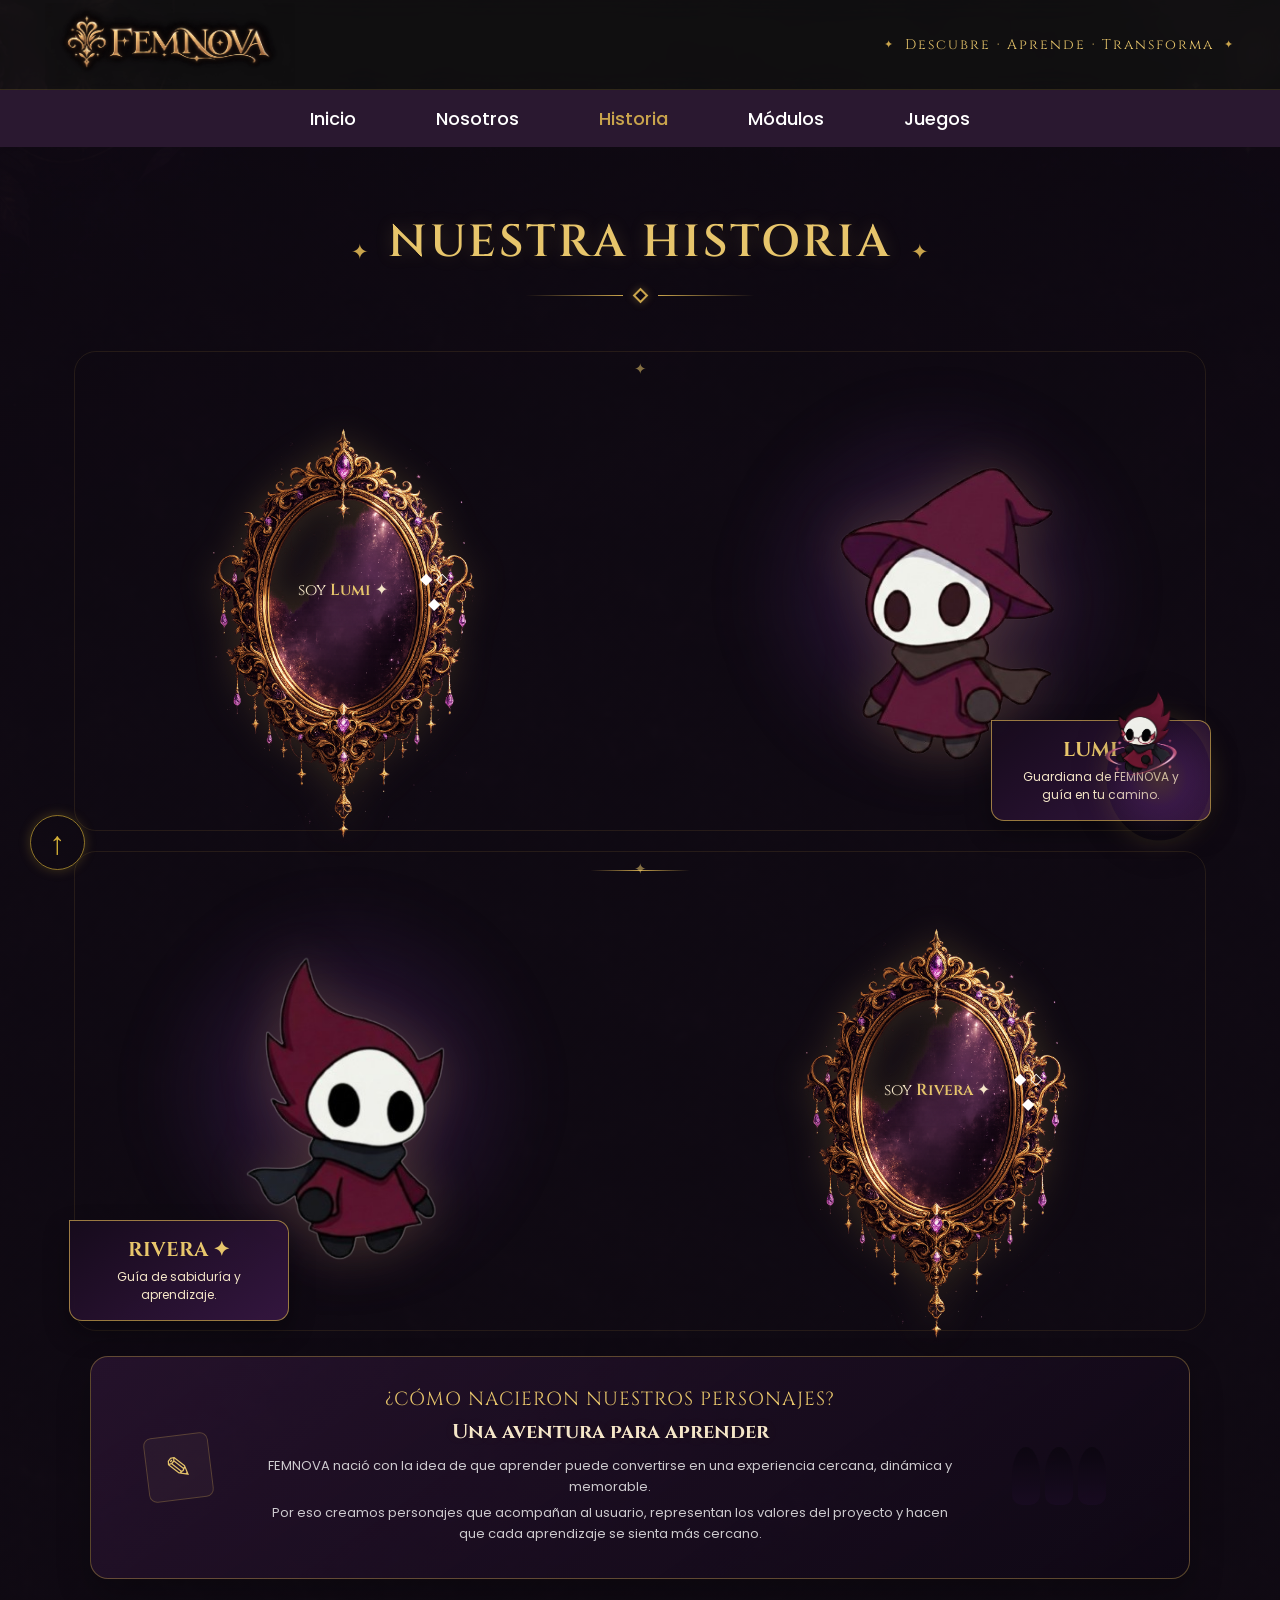
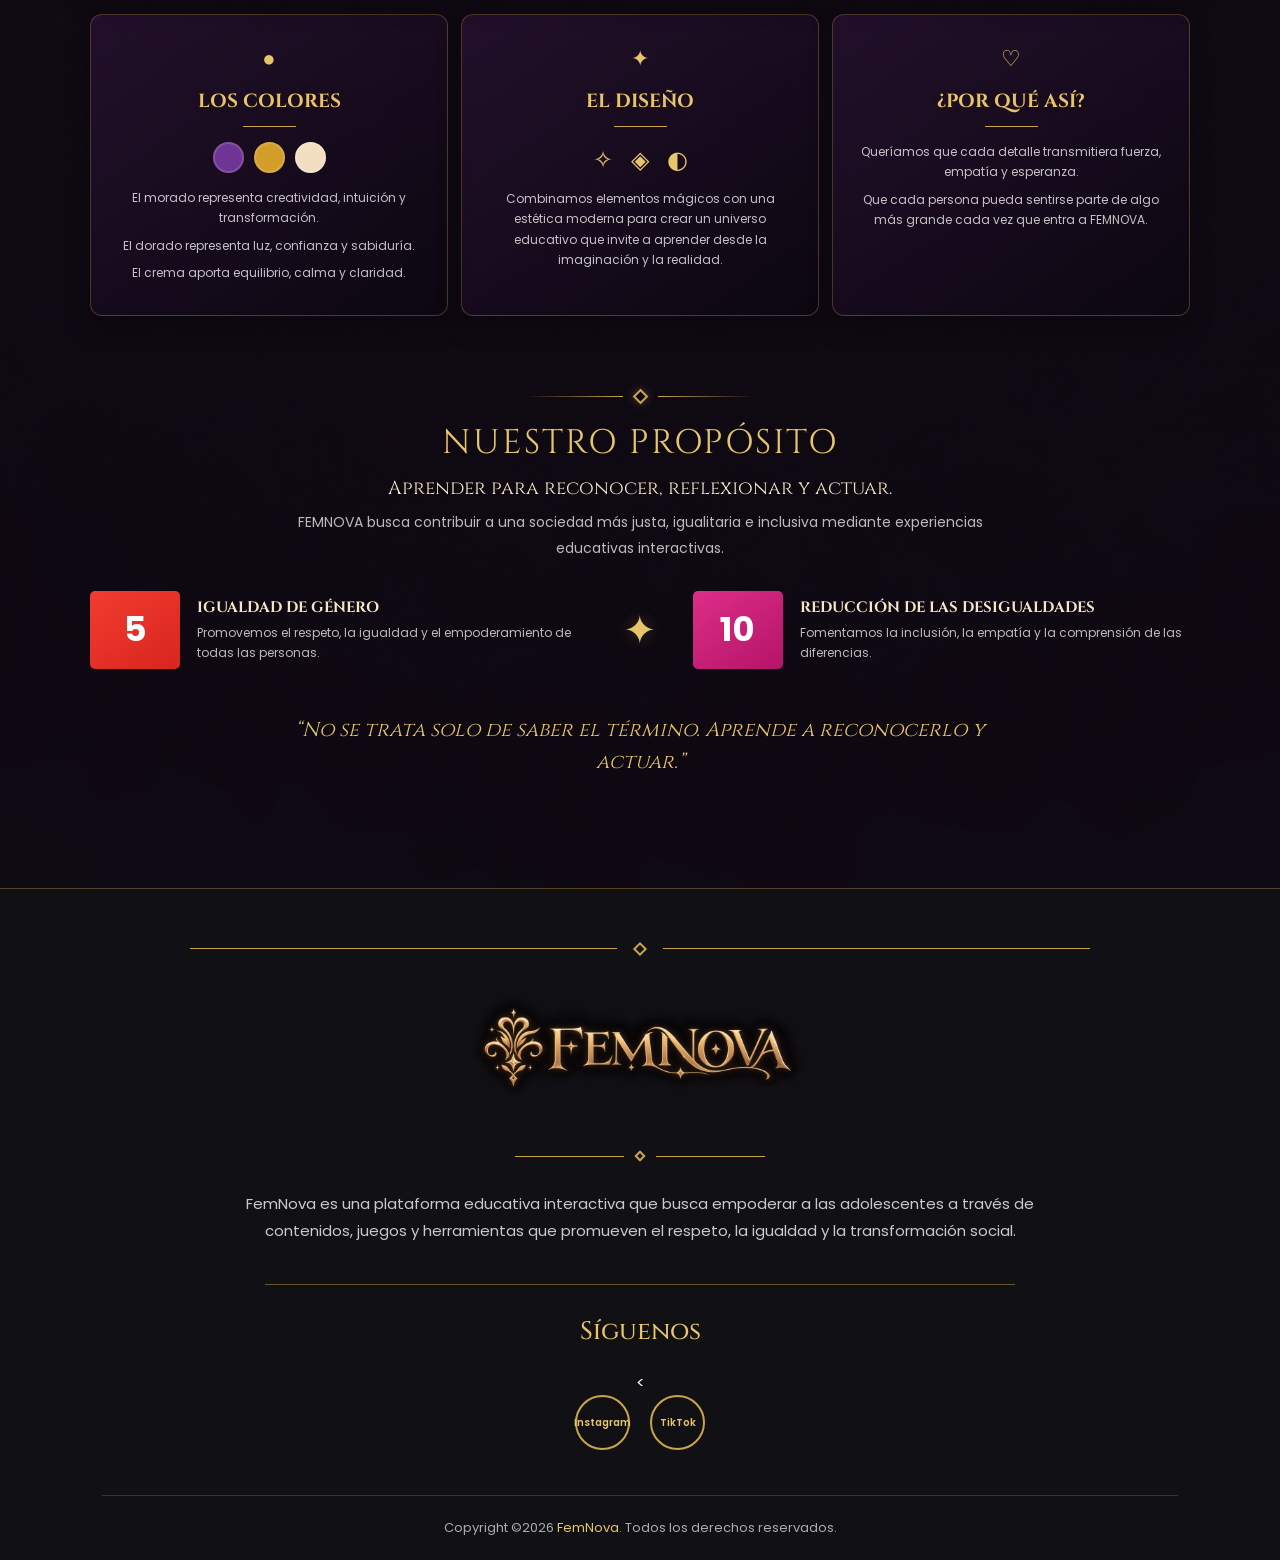
==== commit 12d6ad9e: "segundofn" ====
--- a/historia.html
+++ b/historia.html
@@ -2,13 +2,18 @@
 <html lang="es">
 
 <head>
+
+
+<div id="inicio"></div>
+
+
     <meta charset="UTF-8">
     <meta name="viewport" content="width=device-width, initial-scale=1.0">
 
     <title>FEMNOVA | Historia</title>
 
     <link rel="stylesheet" href="estilos8.css">
-
+<link rel="icon" type="image/png" href="img/logo/logo.png">
     <link
         href="https://fonts.googleapis.com/css2?family=Cinzel:wght@400;600;700;900&family=Poppins:wght@300;400;500;600;700&display=swap"
         rel="stylesheet"
@@ -20,7 +25,7 @@
 <header>
 
     <div class="logo">
-        <img src="img/logo/logo.png" alt="Logo FEMNOVA">
+          <img src="img/logo/titulo.png" alt="Logo FEMNOVA">
     </div>
 
     <div class="frase-header">
@@ -44,6 +49,8 @@
 
 <main class="historia-pagina">
 
+
+
     <!-- ==================================================
          TÍTULO
     =================================================== -->
@@ -164,14 +171,16 @@
             <div class="personaje-figura personaje-rivera">
 
                 <div class="halo-personaje"></div>
-
-                <img
+                 
+   <img
                     src="img/personajes/chatbot.png"
                     alt="Rivera"
                 >
-
+                
                 <div class="placa-personaje">
 
+
+                    
                     <h3>
                         RIVERA ✦
                     </h3>
@@ -204,6 +213,8 @@
                             id="textoRivera"
                         >
 
+                     
+
                             <div class="texto-frase activa">
                                 <span>Hola,</span>
                             </div>
@@ -487,9 +498,9 @@
         <span></span>
     </div>
 
-    <h2 class="footer-titulo">
-        FEMNOVA
-    </h2>
+    <div class="footer-logo">
+    <img src="img/logo/titulo.png" alt="FEMNOVA">
+</div>
 
     <div class="footer-separador">
         <span></span>
@@ -543,5 +554,130 @@
 
 <script src="script.js"></script>
 
+
+<!-- =========================================
+     CHATBOY - BOTÓN FLOTANTE
+========================================= -->
+
+<button
+    class="boton-chatboy"
+    id="abrirChatboy"
+    aria-label="Abrir Chatboy">
+
+    <img
+        src="img/personajes/chat1.png"
+        alt="Chatboy">
+
+</button>
+<!-- =========================================
+     CHATBOY - VENTANA
+========================================= -->
+
+<div
+    class="chatboy-overlay"
+    id="chatboyOverlay">
+
+    <div class="chatboy-ventana">
+
+
+        <!-- CABECERA -->
+
+        <div class="chatboy-header">
+
+            <div class="chatboy-identidad">
+
+                <div class="chatboy-icono">
+
+                    <img
+                        src="img/personajes/chatbot.png"
+                        alt="Chatboy">
+
+                </div>
+
+                <div>
+
+                    <h2>Chatboy</h2>
+
+                    <span>
+                        Estoy aquí para escucharte
+                    </span>
+
+                </div>
+
+            </div>
+
+
+            <!-- CERRAR -->
+
+            <button
+                class="cerrar-chatboy"
+                id="cerrarChatboy"
+                aria-label="Cerrar Chatboy">
+
+                ×
+
+            </button>
+
+        </div>
+
+
+        <!-- =====================================
+             MENSAJES
+        ====================================== -->
+
+        <div
+            class="chatboy-mensajes"
+            id="chatboyMensajes">
+
+            <div class="mensaje-chatboy">
+
+                Hola 💜
+
+                <br><br>
+
+                Puedes contarme cómo te sientes.
+                Estoy aquí para escucharte.
+
+            </div>
+
+        </div>
+
+
+        <!-- =====================================
+             ESCRIBIR
+        ====================================== -->
+
+        <div class="chatboy-escribir">
+
+            <input
+                type="text"
+                id="mensajeChatboy"
+                placeholder="Cuéntame cómo te sientes..."
+                autocomplete="off"
+            >
+
+            <button
+                id="enviarChatboy"
+                aria-label="Enviar mensaje">
+
+                ➤
+
+            </button>
+
+        </div>
+
+
+    </div>
+
+</div>
+
+<script src="script.js"></script>
+
 </body>
-</html>+
+
+<a href="#inicio" class="flecha-subir" aria-label="Volver arriba">
+    ↑
+</a>
+
+</html>
--- a/estilos8.css
+++ b/estilos8.css
@@ -98,8 +98,8 @@
 }
 
 .logo img{
-    width:60px;
-    height:60px;
+    width: 250px;
+    height:auto;
     object-fit:contain;
     display:block;
 }
@@ -199,7 +199,7 @@
 
     position: relative;
 
-    top: 150px;
+    top: 20px;
 }
 /*=========================================
             BIENVENIDOS A
@@ -533,22 +533,14 @@
 /*=========================================
             PERSONAJE
 =========================================*/
-
-.personaje{
-
-    position:relative;
-
-    width:50%;
-
-    height:200px;
-
-    display:flex;
-
-    justify-content:center;
-
-    align-items:center;
-}
-
+.personaje {
+    position: absolute;
+    left: 4%;
+    top: 150px;
+    width: 150px;
+    height: auto;
+    z-index: 10;
+}
 /*=========================================
                 HALO
 =========================================*/
@@ -561,7 +553,7 @@
 
     height: 500px;
 
-    border-radius: 50%;
+    border-radius: 90%;
 
     background: radial-gradient(circle,
         rgba(129,62,196,.35),
@@ -573,26 +565,18 @@
 
 }
 
-/*=========================================
-            MARCO FLORAL
-=========================================*/
-
-.marco{
-
-    position: absolute;
-    
-    width: 900px;
-
-    left: 50%;
-
-    top: 56%;
-
-    transform: translate(-50%, -50%);
-
-    z-index: 2;
-
-    pointer-events: none;
-
+/* =========================================================
+   ✦ POSICIÓN FIJA DEL MARCO DEL PERSONAJE
+========================================================= */
+
+.hero .personaje .marco {
+    position: absolute !important;
+    left: 50% !important;
+    top: 105% !important;
+
+    width: 600px;
+
+    transform: translate(-50%, -50%) !important;
 }
 
 /*=========================================
@@ -1330,47 +1314,6 @@
 
 }
 
-/*=========================================
-          PERSONAJE
-=========================================*/
-
-.imagen-banner{
-
-    position:relative;
-
-    width:45%;
-
-    height:600px;
-
-    display:flex;
-
-    justify-content:center;
-
-    align-items:center;
-
-}
-
-.imagen-banner .marco{
-
-    position:absolute;
-
-    width:520px;
-
-    z-index:2;
-
-}
-
-.imagen-banner .maga{
-
-    position:absolute;
-
-    width:330px;
-
-    z-index:3;
-
-    animation:flotar 4s ease-in-out infinite;
-
-}
 
 /*=========================================
         NUESTRA HISTORIA
@@ -1640,26 +1583,6 @@
     border-radius:28px;
 
     box-shadow:0 15px 35px rgba(0,0,0,.25);
-
-}
-
-/* IZQUIERDA */
-
-.bloque-valor.izquierda{
-
-    margin-left:0;
-
-    margin-right:auto;
-
-}
-
-/* DERECHA */
-
-.bloque-valor.derecha{
-
-    margin-left:auto;
-
-    margin-right:0;
 
 }
 
@@ -2742,6 +2665,8 @@
 }
 
 
+
+
 /* =========================================================
                     RESPONSIVE
 ========================================================= */
@@ -3309,521 +3234,776 @@
 }
 
 
-/* CHATBOY SIEMPRE POR ENCIMA DE LA PÁGINA */
+/* =========================================================
+   FEMNOVA — CHATBOY / RIVERA
+========================================================= */
 
 .boton-chatboy {
-    position: fixed !important;
-
-    right: 30px !important;
-    bottom: 25px !important;
-
-    width: 90px !important;
-    height: 100px !important;
-
-    padding: 0 !important;
-    margin: 0 !important;
-
-    background: transparent !important;
-    border: none !important;
-
+    position: fixed ;
+    right: 26px ;
+    bottom: 22px ;
+    width: 190px;
+    height: 200px ;
+    padding: 0 ;
+    margin: 0 ;
+    display: flex ;
+    align-items: center;
+    justify-content: center;
+    background: transparent;
+    border: none;
     cursor: pointer;
-
-    z-index: 9999 !important;
-}
-
+    z-index: 9999;
+    filter: drop-shadow(0 8px 18px rgba(0,0,0,.35));
+}
+.boton-chatboy::before {
+    content: "";
+
+    position: absolute;
+
+    left: 50%;
+    top: 50%;
+
+   width: 105px !important;
+height: 125px !important;
+
+    transform: translate(-50%, -50%);
+
+    border-radius: 50%;
+
+    background:
+        radial-gradient(
+            circle,
+            rgba(201,164,76,.20),
+            rgba(126,58,156,.16),
+            transparent 72%
+        );
+
+    box-shadow:
+        0 0 24px rgba(201,164,76,.18);
+
+    animation: chatboyPulso 2.8s ease-in-out infinite;
+
+    pointer-events: none;
+}
 .boton-chatboy img {
-    width: 100%;
-    height: 200%;
+    position: absolute;
+
+    left: 20%;
+    top: 15%;
+
+    width: 150px !important;
+    height: 200px !important;
+
+    transform: translate(-50%, -50%);
+
+    z-index: 1;
 
     object-fit: contain;
-}
-
-/* VENTANA POR ENCIMA DE TODO */
+
+    animation: chatboyFlotar 3.8s ease-in-out infinite;
+}
+
+.boton-chatboy:hover img {
+    transform: scale(1.06) translateY(-3px);
+}
+
+@keyframes chatboyPulso {
+    0%, 100% { transform: scale(.94); opacity: .65; }
+    50% { transform: scale(1.06); opacity: 1; }
+}
+
+@keyframes chatboyFlotar {
+    0%, 100% { transform: translateY(0); }
+    50% { transform: translateY(-8px); }
+}
 
 .chatboy-overlay {
     position: fixed !important;
     inset: 0 !important;
-
-    z-index: 10000 !important;
-
     display: none;
-
     align-items: center;
     justify-content: center;
-}
-
-/* =========================================
-        FONDO BORROSO
-========================================= */
-
-.chatboy-overlay {
-
-    position: fixed;
-
-    inset: 0;
-
-    display: none;
-
+    padding: 20px;
+    box-sizing: border-box;
+    background: rgba(10,5,15,.60);
+    backdrop-filter: blur(14px);
+    -webkit-backdrop-filter: blur(14px);
+    z-index: 10000 !important;
+}
+
+.chatboy-ventana {
+    width: 470px;
+    max-width: calc(100vw - 30px);
+    height: 620px;
+    max-height: 90vh;
+    display: flex;
+    flex-direction: column;
+    overflow: hidden;
+    background: linear-gradient(145deg, #321735, #170c1b);
+    border: 1px solid #C9A44C;
+    border-radius: 22px;
+    box-shadow: 0 25px 70px rgba(0,0,0,.65), 0 0 35px rgba(201,164,76,.18);
+    animation: abrirChatboy .28s ease-out;
+}
+
+@keyframes abrirChatboy {
+    from { opacity: 0; transform: translateY(14px) scale(.97); }
+    to { opacity: 1; transform: translateY(0) scale(1); }
+}
+
+.chatboy-header {
+    min-height: 82px;
+    padding: 12px 18px;
+    display: flex;
     align-items: center;
-    justify-content: center;
-
-    padding: 20px;
-
+    justify-content: space-between;
+    background: linear-gradient(90deg, #4A234E, #321735);
+    border-bottom: 1px solid rgba(201,164,76,.55);
     box-sizing: border-box;
-
-    background:
-        rgba(10, 5, 15, 0.60);
-
-    backdrop-filter: blur(14px);
-
-    -webkit-backdrop-filter: blur(14px);
-
-    z-index: 2000;
-}
-
-
-/* =========================================
-        VENTANA DE CHATBOY
-========================================= */
-
-.chatboy-ventana {
-
-    width: 470px;
-
-    max-width: 100%;
-
-    height: 620px;
-
-    max-height: 90vh;
-
+    flex-shrink: 0;
+}
+
+.chatboy-identidad {
     display: flex;
-
-    flex-direction: column;
-
-    overflow: hidden;
-
-    background:
-        linear-gradient(
-            145deg,
-            #321735,
-            #170c1b
-        );
-
-    border: 1px solid #C9A44C;
-
-    border-radius: 20px;
-
-    box-shadow:
-        0 25px 70px
-        rgba(0, 0, 0, 0.65),
-
-        0 0 35px
-        rgba(201, 164, 76, 0.18);
-
-}
-
-
-/* =========================================
-        ENCABEZADO
-========================================= */
-
-.chatboy-header {
-
-    min-height: 82px;
-
-    padding: 12px 18px;
-
-    display: flex;
-
     align-items: center;
-
-    justify-content: space-between;
-
-    background:
-        linear-gradient(
-            90deg,
-            #4A234E,
-            #321735
-        );
-
-    border-bottom:
-        1px solid
-        rgba(201, 164, 76, 0.55);
-
-    box-sizing: border-box;
-}
-
-
-.chatboy-identidad {
-
-    display: flex;
-
-    align-items: center;
-
     gap: 12px;
 }
 
-
 .chatboy-identidad img {
-
     width: 55px;
     height: 55px;
-
     object-fit: contain;
 }
 
-
 .chatboy-identidad h2 {
-
     margin: 0;
-
     color: #E7C56B;
-
     font-family: 'Cinzel', serif;
-
     font-size: 20px;
 }
 
-
 .chatboy-identidad span {
-
     display: block;
-
     margin-top: 3px;
-
-    color:
-        rgba(255, 255, 255, 0.7);
-
+    color: rgba(255,255,255,.70);
     font-family: 'Poppins', sans-serif;
-
     font-size: 11px;
 }
 
-
-/* =========================================
-        BOTÓN X
-========================================= */
-
 .cerrar-chatboy {
-
     width: 38px;
     height: 38px;
-
-    display: flex;
-
-    align-items: center;
-    justify-content: center;
-
-    border: 1px solid
-        rgba(201, 164, 76, 0.7);
-
-    border-radius: 50%;
-
-    background:
-        rgba(0, 0, 0, 0.15);
-
-    color: #F5E6C8;
-
-    font-size: 27px;
-
-    cursor: pointer;
-
-    transition: 0.25s ease;
-}
-
-
-.cerrar-chatboy:hover {
-
-    background: #5E2D63;
-
-    color: #E7C56B;
-
-    transform: rotate(90deg);
-}
-
-
-/* =========================================
-        MENSAJES
-========================================= */
-
-.chatboy-mensajes {
-
-    flex: 1;
-
-    overflow-y: auto;
-
-    padding: 25px;
-
-    box-sizing: border-box;
-}
-
-
-.mensaje-chatboy {
-
-    width: fit-content;
-
-    max-width: 80%;
-
-    padding: 13px 17px;
-
-    color: #F5E6C8;
-
-    background:
-        rgba(92, 40, 105, 0.65);
-
-    border:
-        1px solid
-        rgba(201, 164, 76, 0.25);
-
-    border-radius: 15px;
-
-    border-bottom-left-radius: 4px;
-
-    font-family: 'Poppins', sans-serif;
-
-    font-size: 13px;
-
-    line-height: 1.6;
-}
-
-
-/* =========================================
-        ESCRIBIR
-========================================= */
-
-.chatboy-escribir {
-
-    display: flex;
-
-    gap: 10px;
-
-    padding: 15px;
-
-    background: #160C19;
-
-    border-top:
-        1px solid
-        rgba(201, 164, 76, 0.4);
-}
-
-
-.chatboy-escribir input {
-
-    flex: 1;
-
-    min-width: 0;
-
-    padding: 13px 17px;
-
-    border:
-        1px solid
-        rgba(201, 164, 76, 0.45);
-
-    border-radius: 25px;
-
-    outline: none;
-
-    background: #241327;
-
-    color: white;
-
-    font-family: 'Poppins', sans-serif;
-
-    font-size: 13px;
-}
-
-
-.chatboy-escribir input::placeholder {
-
-    color:
-        rgba(255, 255, 255, 0.45);
-}
-
-
-.chatboy-escribir input:focus {
-
-    border-color: #C9A44C;
-}
-
-
-.chatboy-escribir button {
-
-    width: 46px;
-    height: 46px;
-
-    flex-shrink: 0;
-
-    border:
-        1px solid #C9A44C;
-
-    border-radius: 50%;
-
-    background:
-        linear-gradient(
-            135deg,
-            #6A326F,
-            #4C2352
-        );
-
-    color: #E7C56B;
-
-    font-size: 19px;
-
-    cursor: pointer;
-}
-
-
-/* =========================================
-        CELULAR
-========================================= */
-
-@media (max-width: 600px) {
-
-    .boton-chatboy {
-
-        width: 75px;
-        height: 90px;
-
-        right: 15px;
-        bottom: 20px;
-    }
-
-
-    .chatboy-overlay {
-
-        padding: 12px;
-    }
-
-
-    .chatboy-ventana {
-
-        width: 100%;
-
-        height: 85vh;
-
-        border-radius: 16px;
-    }
-
-}
-
-
-/* =========================================================
-   FEMNOVA — CORRECCIÓN FINAL DEL HERO / PERSONAJE
-   Este bloque controla ÚNICAMENTE el marco dentro de .personaje.
-   No modifica los otros elementos que puedan usar .marco.
-========================================================= */
-
-.hero {
-    position: relative;
-}
-
-.personaje {
-    position: relative;
-    width: 50%;
-    min-height: 600px;
-    top: -350px;
-    left: 700px;
     display: flex;
     align-items: center;
     justify-content: center;
+    flex-shrink: 0;
+    border: 1px solid rgba(201,164,76,.70);
+    border-radius: 50%;
+    background: rgba(0,0,0,.15);
+    color: #F5E6C8;
+    font-size: 27px;
+    cursor: pointer;
+    transition: .25s ease;
+}
+
+.cerrar-chatboy:hover {
+    background: #5E2D63;
+    color: #E7C56B;
+    transform: rotate(90deg);
+}
+
+.chatboy-mensajes {
+    flex: 1;
+    min-height: 0;
+    overflow-y: auto;
+    padding: 24px 20px;
+    box-sizing: border-box;
+    display: flex;
+    flex-direction: column;
+    gap: 10px;
+    scroll-behavior: smooth;
+}
+
+.chatboy-mensajes::-webkit-scrollbar {
+    width: 6px;
+}
+
+.chatboy-mensajes::-webkit-scrollbar-track {
+    background: transparent;
+}
+
+.chatboy-mensajes::-webkit-scrollbar-thumb {
+    background: rgba(201,164,76,.30);
+    border-radius: 10px;
+}
+
+.mensaje-chatboy {
+    max-width: 78%;
+    padding: 13px 16px;
+    border-radius: 15px;
+    font-family: 'Poppins', sans-serif;
+    font-size: 13px;
+    line-height: 1.6;
+    word-wrap: break-word;
+    animation: mensajeEntrada .22s ease-out;
+}
+
+.mensaje-recibido {
+    align-self: flex-start;
+    color: #F5E6C8;
+    background: rgba(92,40,105,.65);
+    border: 1px solid rgba(201,164,76,.25);
+    border-bottom-left-radius: 4px;
+}
+
+.mensaje-usuario {
+    align-self: flex-end;
+    color: #FFF7FA;
+    background: linear-gradient(135deg, rgba(167,69,128,.92), rgba(112,48,132,.92));
+    border: 1px solid rgba(231,197,107,.28);
+    border-bottom-right-radius: 4px;
+}
+
+.mensaje-nuevo {
+    animation: mensajeEntrada .22s ease-out, mensajeBrillo .75s ease-out;
+}
+
+@keyframes mensajeEntrada {
+    from { opacity: 0; transform: translateY(7px); }
+    to { opacity: 1; transform: translateY(0); }
+}
+
+@keyframes mensajeBrillo {
+    0% { box-shadow: 0 0 0 rgba(231,197,107,0); }
+    45% { box-shadow: 0 0 18px rgba(231,197,107,.28); }
+    100% { box-shadow: 0 0 0 rgba(231,197,107,0); }
+}
+
+.indicador-escribiendo {
+    align-self: flex-start;
+    display: flex;
+    align-items: center;
+    gap: 4px;
+    padding: 10px 13px;
+    background: rgba(92,40,105,.65);
+    border: 1px solid rgba(201,164,76,.20);
+    border-radius: 15px;
+    border-bottom-left-radius: 4px;
+}
+
+.indicador-escribiendo span {
+    width: 6px;
+    height: 6px;
+    border-radius: 50%;
+    background: #E7C56B;
+    animation: puntoEscribiendo 1.2s infinite ease-in-out;
+}
+
+.indicador-escribiendo span:nth-child(2) { animation-delay: .15s; }
+.indicador-escribiendo span:nth-child(3) { animation-delay: .30s; }
+
+@keyframes puntoEscribiendo {
+    0%, 70%, 100% { opacity: .35; transform: translateY(0); }
+    35% { opacity: 1; transform: translateY(-3px); }
+}
+
+.chatboy-escribir {
+    display: flex;
+    gap: 10px;
+    padding: 15px;
+    background: #160C19;
+    border-top: 1px solid rgba(201,164,76,.40);
+    box-sizing: border-box;
+    flex-shrink: 0;
+}
+
+.chatboy-escribir input {
+    flex: 1;
+    min-width: 0;
+    padding: 13px 17px;
+    border: 1px solid rgba(201,164,76,.45);
+    border-radius: 25px;
+    outline: none;
+    background: #241327;
+    color: white;
+    font-family: 'Poppins', sans-serif;
+    font-size: 13px;
+}
+
+.chatboy-escribir input::placeholder {
+    color: rgba(255,255,255,.45);
+}
+
+.chatboy-escribir input:focus {
+    border-color: #C9A44C;
+    box-shadow: 0 0 0 3px rgba(201,164,76,.07);
+}
+
+.chatboy-escribir button {
+    width: 46px;
+    height: 46px;
+    flex-shrink: 0;
+    border: 1px solid #C9A44C;
+    border-radius: 50%;
+    background: linear-gradient(135deg, #6A326F, #4C2352);
+    color: #E7C56B;
+    font-size: 19px;
+    cursor: pointer;
+    transition: .22s ease;
+}
+
+.chatboy-escribir button:hover {
+    transform: translateY(-2px) scale(1.04);
+    box-shadow: 0 0 16px rgba(201,164,76,.20);
+}
+
+.chatboy-escribir button:disabled {
+    opacity: .45;
+    cursor: default;
+    transform: none;
+    box-shadow: none;
+}
+
+.rivera-decoracion {
+    position: absolute;
+    left: 10%;
+    top: 10%;
+    width: 90px;
+    height: 105px;
+    z-index: 10001;
+    pointer-events: none;
+    opacity: 0;
+}
+
+.rivera-imagen {
+    width: 50%;
+    height: 50%;
+    object-fit: contain;
+
+    filter:
+        drop-shadow(0 0 8px rgba(201,164,76,.45))
+        drop-shadow(0 0 18px rgba(126,58,156,.30));
+}
+
+.chatboy-overlay.activo .rivera-decoracion {
+    animation: riveraEspiralMagica 8s linear both;
+}
+
+@keyframes riveraEspiralMagica {
+
+    0% {
+        opacity: 0;
+        transform:
+            translate(-50%, -50%)
+            translate(-390px, 180px)
+            rotate(-8deg)
+            scale(.92);
+    }
+
+    10% {
+        opacity: 1;
+    }
+
+    16% {
+        transform:
+            translate(-50%, -50%)
+            translate(-450px, 20px)
+            rotate(5deg)
+            scale(1);
+    }
+
+    28% {
+        transform:
+            translate(-50%, -50%)
+            translate(-360px, -170px)
+            rotate(-7deg)
+            scale(1.03);
+    }
+
+    40% {
+        transform:
+            translate(-50%, -50%)
+            translate(-120px, -270px)
+            rotate(7deg)
+            scale(.98);
+    }
+
+    52% {
+        transform:
+            translate(-50%, -50%)
+            translate(180px, -245px)
+            rotate(-6deg)
+            scale(1.03);
+    }
+
+    64% {
+        transform:
+            translate(-50%, -50%)
+            translate(390px, -100px)
+            rotate(7deg)
+            scale(.98);
+    }
+
+    76% {
+        transform:
+            translate(-50%, -50%)
+            translate(450px, 80px)
+            rotate(-6deg)
+            scale(1.02);
+    }
+
+    88% {
+        transform:
+            translate(-50%, -50%)
+            translate(290px, 220px)
+            rotate(6deg)
+            scale(.97);
+    }
+
+    100% {
+        opacity: 0;
+        transform:
+            translate(-50%, -50%)
+            translate(80px, 280px)
+            rotate(-4deg)
+            scale(.90);
+    }
+}
+
+/* =========================================
+   TODO EL CONJUNTO
+========================================= */
+
+.hero .personaje {
+    position: absolute;
+
+    width: 150%;
+    height: 620px;
+
+    right: 2%;
+    top: 0;
+
+    display: flex;
+    align-items: center;
+    justify-content: center;
+
     overflow: visible;
-}
-
-.personaje .halo {
+    z-index: 5;
+
+    transform: translateY(-180px);
+}
+
+
+/* =========================================
+   HALO
+========================================= */
+
+.hero .personaje .halo {
     position: absolute;
+
     left: 50%;
     top: 50%;
+
     width: 390px;
     height: 390px;
+
     transform: translate(-50%, -50%);
+
     z-index: 1;
     pointer-events: none;
 }
 
+/* =========================================================
+   MARCO DEL PERSONAJE
+========================================================= */
+
+:root {
+    --marco-x: 0px;
+    --marco-y: 0px;
+}
+
 .personaje .marco {
     position: absolute;
+
     left: 50%;
     top: 50%;
+
     width: 620px;
     max-width: none;
     height: auto;
-    transform: translate(-50%, -50%);
+
+    transform:
+        translate(-50%, -50%)
+        translate(var(--marco-x), var(--marco-y));
+
     z-index: 2;
     pointer-events: none;
 }
-
-.personaje .maga {
+/* =========================================================
+   POSICIÓN DEL MARCO
+========================================================= */
+
+:root {
+    --marco-x: 0px;
+    --marco-y: 0px;
+}
+
+.personaje .marco {
+    transform:
+        translate(-50%, -50%)
+        translate(var(--marco-x), var(--marco-y));
+}
+
+/* =========================================
+   MARCO
+========================================= */
+
+.hero .personaje .marco {
     position: absolute;
+
     left: 50%;
-    top: 43%;
-    width: 330px;
-    max-width: none;
+    top: 50%;
+
+    width: 600px;
     height: auto;
+
     transform: translate(-50%, -50%);
+
+    z-index: 2;
+    pointer-events: none;
+}
+
+
+/* =========================================
+   MAGA
+========================================= */
+
+.hero .personaje .maga {
+    position: absolute;
+
+    left: 50%;
+    top: 100%;
+
+    width: 320px;
+    height: auto;
+
+    transform: translate(-50%, -50%);
+
     z-index: 3;
     pointer-events: none;
+
     animation: femnovaFlotar 4s ease-in-out infinite;
 
-    filter:drop-shadow(
-        0 0 25px
-        rgba(201,164,76,.6)
+    filter: drop-shadow(
+        0 0 25px rgba(201,164,76,.6)
     );
 }
 
+
+/* =========================================
+   ANIMACIÓN
+========================================= */
+
 @keyframes femnovaFlotar {
+
     0% {
-        transform: translate(-50%, -50%) translateY(0);
-    }
+        transform:
+            translate(-50%, -50%)
+            translateY(0);
+    }
+
     50% {
-        transform: translate(-50%, -50%) translateY(-12px);
-    }
+        transform:
+            translate(-50%, -50%)
+            translateY(-12px);
+    }
+
     100% {
-        transform: translate(-50%, -50%) translateY(0);
-    }
-}
-
-/* Pantalla mediana */
+        transform:
+            translate(-50%, -50%)
+            translateY(0);
+    }
+}
+
+
+/* =========================================
+   TABLET
+========================================= */
+
 @media (max-width: 1000px) {
-    .personaje {
+
+    .hero .personaje {
+        width: 50%;
+        height: 560px;
+        right: 0;
+        top: 0;
+    }
+
+    .hero .personaje .marco {
+        width: 540px;
+    }
+
+    .hero .personaje .maga {
+        width: 295px;
+    }
+
+    .hero .personaje .halo {
+        width: 350px;
+        height: 350px;
+    }
+}
+
+
+/* =========================================
+   CELULAR
+========================================= */
+
+@media (max-width: 600px) {
+
+    .hero .personaje {
+        position: relative;
+
+        width: 100%;
+        height: 500px;
+
+        right: auto;
+        top: auto;
+
+        margin-top: 0;
+    }
+
+    .hero .personaje .marco {
+        width: 560px;
+    }
+
+    .hero .personaje .maga {
+        width: 290px;
+    }
+
+    .hero .personaje .halo {
+        width: 340px;
+        height: 340px;
+    }
+}
+
+@keyframes femnovaFlotar {
+    0%, 100% { transform: translate(-50%, -50%) translateY(0); }
+    50% { transform: translate(-50%, -50%) translateY(-12px); }
+}
+
+/* Pantallas medianas */
+@media (max-width: 1000px) {
+    .hero {
+        gap: 20px;
+        padding-left: 5%;
+        padding-right: 5%;
+    }
+
+    .hero .personaje {
         width: 50%;
         min-height: 540px;
     }
 
-    .personaje .marco {
+    .hero .personaje .marco {
         width: 560px;
-    }
-
-    .personaje .maga {
+        max-width: 60vw;
+    }
+
+    .hero .personaje .maga {
         width: 300px;
-    }
-
-    .personaje .halo {
+        max-width: 32vw;
+    }
+
+    .hero .personaje .halo {
         width: 350px;
         height: 350px;
     }
 }
 
-/* Celular: hacemos GRANDE el marco, NO el personaje */
-@media (max-width: 600px) {
-    .personaje {
+/* Celular */
+@media (max-width: 700px) {
+    .hero {
+    display: flex;
+    justify-content: space-between;
+    align-items: center;
+    gap: 40px;
+    padding: 20px 8%;
+    min-height: 580px;
+}
+ .texto {
+    width: 100%;
+    position: relative;
+    top: 0;
+}
+    .hero .personaje {
         width: 100%;
-        min-height: 560px;
-        margin-top: 10px;
-    }
-
-    .personaje .marco {
-        width: 760px;
-    }
-
-    .personaje .maga {
+        min-height: 470px;
+        margin-top: 0;
+    }
+
+    .hero .personaje .marco {
+        width: 620px;
+        max-width: 145vw;
+    }
+
+    .hero .personaje .maga {
+        width: 300px;
+        max-width: 70vw;
+    }
+
+    .hero .personaje .halo {
         width: 330px;
-    }
-
-    .personaje .halo {
-        width: 390px;
-        height: 390px;
-    }
-}
+        height: 330px;
+    }
+
+    .boton-chatboy {
+        width: 80px !important;
+        height: 88px !important;
+        right: 12px !important;
+        bottom: 14px !important;
+    }
+
+    .boton-chatboy img {
+        width: 68px !important;
+        height: 78px !important;
+    }
+
+    .chatboy-overlay {
+        padding: 10px;
+    }
+
+    .chatboy-ventana {
+        width: 100%;
+        max-width: none;
+        height: 86vh;
+        max-height: 86vh;
+        border-radius: 16px;
+    }
+
+    .chatboy-header {
+        min-height: 74px;
+        padding: 10px 14px;
+    }
+
+    .chatboy-identidad img {
+        width: 48px;
+        height: 48px;
+    }
+
+    .chatboy-identidad h2 {
+        font-size: 18px;
+    }
+
+    .chatboy-mensajes {
+        padding: 18px 14px;
+    }
+
+    .mensaje-chatboy {
+        max-width: 86%;
+        font-size: 12.5px;
+    }
+}
+
 /* =========================================================
         FEMNOVA — HISTORIA
         DISEÑO FINAL
@@ -4437,12 +4617,6 @@
         1.55;
 }
 
-
-/* =========================================================
-        RIVERA
-========================================================= */
-
-/* como Rivera usa chatbot.png, no necesita placeholder */
 
 
 /* =========================================================
@@ -4810,7 +4984,7 @@
 }
 
 
-/* paleta */
+
 
 .paleta {
 
@@ -5154,7 +5328,16 @@
         width:
             330px;
     }
-
+/* mirar para el otro lado */
+
+.escena-rivera .personaje-rivera {
+    grid-column: 1;
+    grid-row: 1;
+}
+
+.escena-rivera .personaje-rivera > img {
+    transform: scaleX(-1);
+}
     .halo-personaje {
 
         width:
@@ -5207,34 +5390,7 @@
     }
 
 
-    /* Lumi */
-
-    .lumi-bloque .espejo-personaje {
-
-        order:
-            1;
-    }
-
-    .lumi-bloque .personaje-figura {
-
-        order:
-            2;
-    }
-
-
-    /* Rivera */
-
-    .rivera-bloque .personaje-figura {
-
-        order:
-            1;
-    }
-
-    .rivera-bloque .espejo-personaje {
-
-        order:
-            2;
-    }
+    
 
 
     .espejo-personaje {
@@ -5965,59 +6121,39 @@
         pointer;
 }
 
-
 .enlace-boton:hover {
-
     text-decoration:
         underline;
 }
-
-
 /* VOLVER */
-
 .volver-boton {
-
     display:
         block;
-
     margin:
         22px auto 0;
-
     padding:
         0;
-
     border:
         none;
-
     background:
         transparent;
-
     color:
         rgba(245,230,200,.65);
-
     font-family:
         'Poppins',
         sans-serif;
-
     font-size:
         12px;
-
     cursor:
         pointer;
 }
-
-
 .volver-boton:hover {
 
     color:
         #E7C56B;
 }
-
-
 /* RESPONSIVE */
-
 @media (max-width: 600px) {
-
     .pagina-acceso {
 
         padding:
@@ -6029,17 +6165,1554 @@
         padding:
             35px 22px;
     }
-
     .acceso-panel h1 {
 
         font-size:
             26px;
     }
-
     .acceso-panel > .vista-acceso > p {
 
         font-size:
             13px;
     }
-
+}
+
+/* =========================================================
+   ✦ ANIMACIONES GENERALES FEMNOVA ✦
+   Movimiento elegante y sutil para toda la página
+========================================================= */
+
+/* ---------- ANIMACIONES BASE ---------- */
+
+@keyframes femnovaEntrada {
+    from {
+        opacity: 0;
+        transform: translateY(22px);
+    }
+
+    to {
+        opacity: 1;
+        transform: translateY(0);
+    }
+}
+
+@keyframes femnovaEntradaIzquierda {
+    from {
+        opacity: 0;
+        transform: translateX(-35px);
+    }
+
+    to {
+        opacity: 1;
+        transform: translateX(0);
+    }
+}
+
+@keyframes femnovaEntradaDerecha {
+    from {
+        opacity: 0;
+        transform: translateX(35px);
+    }
+
+    to {
+        opacity: 1;
+        transform: translateX(0);
+    }
+}
+
+@keyframes femnovaAparecer {
+    from {
+        opacity: 0;
+        transform: scale(.96);
+    }
+
+    to {
+        opacity: 1;
+        transform: scale(1);
+    }
+}
+
+@keyframes femnovaBrillo {
+    0%,
+    100% {
+        filter: drop-shadow(0 0 0 rgba(231,197,107,0));
+    }
+
+    50% {
+        filter: drop-shadow(0 0 10px rgba(231,197,107,.28));
+    }
+}
+
+
+/* =========================================================
+   ✦ ENTRADA GENERAL
+========================================================= */
+
+header {
+    animation: femnovaEntrada .8s ease both;
+}
+
+main {
+    animation: femnovaAparecer .9s ease .15s both;
+}
+
+footer {
+    animation: femnovaEntrada 1s ease .25s both;
+}
+
+
+/* =========================================================
+   ✦ MENÚ
+========================================================= */
+
+nav a {
+    transition:
+        transform .3s ease,
+        color .3s ease,
+        text-shadow .3s ease;
+}
+
+nav a:hover {
+    transform: translateY(-2px);
+    text-shadow:
+        0 0 8px rgba(231,197,107,.30);
+}
+
+
+/* =========================================================
+   ✦ BOTONES
+========================================================= */
+
+button,
+.boton,
+.boton-acceso,
+.boton-formulario,
+.enlace-boton,
+.volver-boton {
+    transition:
+        transform .3s ease,
+        box-shadow .3s ease,
+        filter .3s ease;
+}
+
+button:hover,
+.boton:hover,
+.boton-acceso:hover,
+.boton-formulario:hover {
+    transform: translateY(-3px);
+    filter: brightness(1.06);
+}
+
+button:active,
+.boton:active,
+.boton-acceso:active,
+.boton-formulario:active {
+    transform: translateY(-1px) scale(.98);
+}
+
+
+/* =========================================================
+   ✦ HERO / PERSONAJE
+========================================================= */
+
+.hero .texto {
+    animation:
+        femnovaEntradaIzquierda
+        1s
+        ease
+        .15s
+        both;
+}
+
+.hero .personaje .halo {
+    animation:
+        femnovaBrillo
+        4s
+        ease-in-out
+        1s
+        infinite;
+}
+
+.hero .personaje .marco {
+    animation:
+        femnovaAparecer
+        1s
+        ease
+        .35s
+        both;
+}
+
+
+/* =========================================================
+   ✦ TÍTULOS DE SECCIÓN
+========================================================= */
+
+h1,
+h2 {
+    text-shadow:
+        0 0 16px rgba(231,197,107,.08);
+}
+
+
+/* =========================================================
+   ✦ TARJETAS
+========================================================= */
+
+.tarjeta-modulo,
+.tarjeta-juego,
+.card,
+.tarjeta,
+.modulo-card,
+.juego-card {
+    transition:
+        transform .35s ease,
+        box-shadow .35s ease,
+        border-color .35s ease;
+}
+
+.tarjeta-modulo:hover,
+.tarjeta-juego:hover,
+.card:hover,
+.tarjeta:hover,
+.modulo-card:hover,
+.juego-card:hover {
+    transform: translateY(-7px);
+    box-shadow:
+        0 14px 30px rgba(0,0,0,.25),
+        0 0 18px rgba(201,164,76,.08);
+}
+
+
+/* =========================================================
+   ✦ TARJETAS CON ENTRADA ESCALONADA
+========================================================= */
+
+.tarjeta-modulo:nth-child(1),
+.tarjeta-juego:nth-child(1),
+.card:nth-child(1) {
+    animation: femnovaEntrada .7s ease .10s both;
+}
+
+.tarjeta-modulo:nth-child(2),
+.tarjeta-juego:nth-child(2),
+.card:nth-child(2) {
+    animation: femnovaEntrada .7s ease .20s both;
+}
+
+.tarjeta-modulo:nth-child(3),
+.tarjeta-juego:nth-child(3),
+.card:nth-child(3) {
+    animation: femnovaEntrada .7s ease .30s both;
+}
+
+.tarjeta-modulo:nth-child(4),
+.tarjeta-juego:nth-child(4),
+.card:nth-child(4) {
+    animation: femnovaEntrada .7s ease .40s both;
+}
+
+.tarjeta-modulo:nth-child(5),
+.tarjeta-juego:nth-child(5),
+.card:nth-child(5) {
+    animation: femnovaEntrada .7s ease .50s both;
+}
+
+
+/* =========================================================
+   ✦ HISTORIA
+========================================================= */
+
+.historia-titulo {
+    animation:
+        femnovaAparecer
+        .9s
+        ease
+        both;
+}
+
+.historia-escena {
+    animation:
+        femnovaEntrada
+        1s
+        ease
+        .2s
+        both;
+}
+
+.espejo-personaje {
+    transition:
+        transform .5s ease,
+        filter .5s ease;
+}
+
+.espejo-personaje:hover {
+    transform: translateY(-5px);
+    filter:
+        drop-shadow(0 0 12px rgba(231,197,107,.18));
+}
+
+.personaje-figura {
+    transition:
+        transform .4s ease;
+}
+
+.personaje-figura:hover {
+    transform: translateY(-6px);
+}
+
+
+/* =========================================================
+   ✦ PALETA
+========================================================= */
+
+.paleta span {
+    transition:
+        transform .3s ease,
+        box-shadow .3s ease;
+}
+
+.paleta span:hover {
+    transform: translateY(-5px) scale(1.08);
+    box-shadow:
+        0 0 14px rgba(231,197,107,.18);
+}
+
+
+/* =========================================================
+   ✦ ICONOS
+========================================================= */
+
+.iconos-diseno span,
+.iconos-diseno i {
+    transition:
+        transform .3s ease,
+        text-shadow .3s ease;
+}
+
+.iconos-diseno span:hover,
+.iconos-diseno i:hover {
+    transform: translateY(-4px);
+    text-shadow:
+        0 0 12px rgba(231,197,107,.35);
+}
+
+
+/* =========================================================
+   ✦ PROPÓSITO / ODS
+========================================================= */
+
+.ods-bloque {
+    transition:
+        transform .35s ease;
+}
+
+.ods-bloque:hover {
+    transform: translateY(-4px);
+}
+
+.ods-numero {
+    transition:
+        transform .35s ease,
+        box-shadow .35s ease;
+}
+
+.ods-bloque:hover .ods-numero {
+    transform: scale(1.04);
+    box-shadow:
+        0 8px 20px rgba(0,0,0,.18);
+}
+
+.simbolo-ods {
+    transition:
+        transform .4s ease,
+        text-shadow .4s ease;
+}
+
+.simbolo-ods:hover {
+    transform: scale(1.08);
+    text-shadow:
+        0 0 20px rgba(201,164,76,.40);
+}
+
+
+/* =========================================================
+   ✦ FRASE FINAL
+========================================================= */
+
+.frase-historia {
+    animation:
+        femnovaEntrada
+        1s
+        ease
+        .4s
+        both;
+}
+
+
+/* =========================================================
+   ✦ PANEL DE ACCESO
+========================================================= */
+
+.acceso-logo {
+    animation:
+        femnovaAparecer
+        .8s
+        ease
+        both;
+}
+
+.acceso-panel {
+    animation:
+        femnovaEntrada
+        .8s
+        ease
+        .15s
+        both;
+}
+
+.acceso-panel h1 {
+    animation:
+        femnovaAparecer
+        .7s
+        ease
+        .3s
+        both;
+}
+
+.campo-acceso input {
+    transition:
+        border-color .3s ease,
+        background .3s ease,
+        box-shadow .3s ease,
+        transform .3s ease;
+}
+
+.campo-acceso input:focus {
+    transform: translateY(-1px);
+}
+
+
+/* =========================================================
+   ✦ REDES DEL FOOTER
+========================================================= */
+
+.footer-redes a {
+    transition:
+        transform .35s ease,
+        box-shadow .35s ease,
+        filter .35s ease;
+}
+
+.footer-redes a:hover {
+    transform:
+        translateY(-5px)
+        scale(1.05);
+
+    filter: brightness(1.08);
+
+    box-shadow:
+        0 8px 20px rgba(0,0,0,.20);
+}
+
+
+/* =========================================================
+   ✦ REDUCIR MOVIMIENTO SI EL USUARIO LO PREFIERE
+========================================================= */
+
+@media (prefers-reduced-motion: reduce) {
+
+    *,
+    *::before,
+    *::after {
+        animation-duration: .01ms !important;
+        animation-iteration-count: 1 !important;
+        transition-duration: .01ms !important;
+        scroll-behavior: auto !important;
+    }
+}
+
+/* =========================================================
+   ✦ ANIMACIONES AL LLEGAR A LA SECCIÓN
+========================================================= */
+
+.bloque-valor {
+    opacity: 0;
+    transition:
+        opacity .9s ease,
+        transform .9s cubic-bezier(.22,.61,.36,1);
+}
+
+/* 01 */
+.bloque-valor.izquierda {
+    transform: translateX(-90px);
+}
+
+/* 02 */
+.bloque-valor.derecha {
+    transform: translateX(90px);
+}
+
+
+/* Cuando llegan a la pantalla */
+
+.bloque-valor.animar-visible {
+    opacity: 1;
+    transform: translateX(0);
+}
+
+/* =========================================================
+   ✦ MÓDULOS — ANIMACIÓN AL HACER SCROLL
+========================================================= */
+
+.modulos-introduccion {
+    opacity: 0;
+    transform: translateY(45px);
+    transition:
+        opacity .9s ease,
+        transform .9s cubic-bezier(.22,.61,.36,1);
+}
+
+.contenedor-modulos .tarjeta-modulo {
+    opacity: 0;
+    transform: translateY(60px);
+    transition:
+        opacity .8s ease,
+        transform .8s cubic-bezier(.22,.61,.36,1),
+        box-shadow .35s ease;
+}
+
+
+/* Cuando aparecen en pantalla */
+
+.modulos-introduccion.animar-visible {
+    opacity: 1;
+    transform: translateY(0);
+}
+
+.contenedor-modulos .tarjeta-modulo.animar-visible {
+    opacity: 1;
+    transform: translateY(0);
+}
+
+
+/* Entrada escalonada */
+
+.contenedor-modulos .tarjeta-modulo:nth-child(1) {
+    transition-delay: .05s;
+}
+
+.contenedor-modulos .tarjeta-modulo:nth-child(2) {
+    transition-delay: .15s;
+}
+
+.contenedor-modulos .tarjeta-modulo:nth-child(3) {
+    transition-delay: .25s;
+}
+
+.contenedor-modulos .tarjeta-modulo:nth-child(4) {
+    transition-delay: .35s;
+}
+
+.contenedor-modulos .tarjeta-modulo:nth-child(5) {
+    transition-delay: .45s;
+}
+
+
+/* Movimiento elegante al pasar el mouse */
+
+.contenedor-modulos .tarjeta-modulo:hover {
+    transform: translateY(-7px);
+}
+
+/* =========================================================
+   ✦ JUEGOS — ANIMACIÓN AL HACER SCROLL
+========================================================= */
+
+.juegos-introduccion {
+    opacity: 0;
+    transform: translateY(45px);
+    transition:
+        opacity .9s ease,
+        transform .9s cubic-bezier(.22,.61,.36,1);
+}
+
+.contenedor-juegos .tarjeta-juego {
+    opacity: 0;
+    transform: translateY(65px);
+    transition:
+        opacity .85s ease,
+        transform .85s cubic-bezier(.22,.61,.36,1),
+        box-shadow .35s ease;
+}
+
+
+/* Cuando entran en pantalla */
+
+.juegos-introduccion.animar-visible {
+    opacity: 1;
+    transform: translateY(0);
+}
+
+.contenedor-juegos .tarjeta-juego.animar-visible {
+    opacity: 1;
+    transform: translateY(0);
+}
+
+
+/* Entrada escalonada de las tarjetas */
+
+.contenedor-juegos .tarjeta-juego:nth-child(1) {
+    transition-delay: .05s;
+}
+
+.contenedor-juegos .tarjeta-juego:nth-child(2) {
+    transition-delay: .15s;
+}
+
+.contenedor-juegos .tarjeta-juego:nth-child(3) {
+    transition-delay: .25s;
+}
+
+.contenedor-juegos .tarjeta-juego:nth-child(4) {
+    transition-delay: .35s;
+}
+
+
+/* Pequeño movimiento al pasar el mouse */
+
+.contenedor-juegos .tarjeta-juego:hover {
+    transform: translateY(-7px);
+}
+
+
+/* =========================================================
+   ✦ FONDO FLORAL OFICIAL FEMNOVA
+========================================================= */
+
+html,
+body {
+    min-height: 100%;
+}
+
+body {
+    position: relative;
+    overflow-x: hidden;
+
+    background-color: #100A14;
+
+    background-image:
+        url("img/decoracion/fondo-floral-femnova.png");
+
+    background-size: cover;
+    background-position: center top;
+    background-repeat: no-repeat;
+    background-attachment: fixed;
+}
+/* =========================================================
+   ✦ MANTENER EL FONDO FLORAL EN TODAS LAS PÁGINAS
+========================================================= */
+
+.historia-pagina,
+.modulos,
+.juegos {
+    background-color: transparent;
+    background-image:
+        linear-gradient(
+            rgba(16,10,20,.78),
+            rgba(16,10,20,.78)
+        ),
+        url("img/decoracion/fondo-floral-femnova.png");
+
+    background-size: cover;
+    background-position: center top;
+    background-repeat: no-repeat;
+}
+
+
+
+.contenedor-juegos .tarjeta-juego:nth-child(2) {
+    position: relative;
+    overflow: visible;
+}
+
+.contenedor-juegos .tarjeta-juego:nth-child(2)::after {
+    content: "";
+    position: absolute;
+
+    /* encima del cuadro 02 */
+    top: -140px;
+    right: 60px;
+
+    width: 140px;
+    height: 160px;
+
+    background-image: url("img/personajes/chat4.png");
+    background-repeat: no-repeat;
+    background-position: center;
+    background-size: contain;
+
+    z-index: 20;
+    pointer-events: none;
+
+    transform: rotate(7deg);
+
+    filter:
+        drop-shadow(0 5px 8px rgba(0,0,0,.25))
+        drop-shadow(0 0 8px rgba(201,164,76,.30));
+}
+
+/* =========================================
+   CHAT2 — MÓDULO 01
+========================================= */
+
+.contenedor-modulos .tarjeta-modulo:first-child {
+    position: relative;
+    overflow: visible;
+}
+
+.personaje-modulo {
+    position: absolute;
+
+    /* POSICIÓN INICIAL */
+    top: -25px;
+    right: 65px;
+
+    width: 115px;
+    height: 110px;
+
+    z-index: 50;
+    pointer-events: auto;
+}
+
+/* IMAGEN */
+.personaje-modulo img {
+    width: 100%;
+    height: 100%;
+    object-fit: contain;
+
+    transform: rotate(8deg);
+
+    filter:
+        drop-shadow(0 5px 8px rgba(0,0,0,.25))
+        drop-shadow(0 0 9px rgba(201,164,76,.30));
+}
+
+/* =========================================
+   VUELO AL ENTRAR
+========================================= */
+.personaje-modulo {
+    position: absolute;
+
+    top: -220px;
+    right: 150px;
+
+    width: 420px;
+    height: 390px;
+
+    z-index: 50;
+    pointer-events: auto;
+}
+.personaje-modulo {
+    animation: recorridoModulo 8s cubic-bezier(.42,0,.58,1) 1.2s both;
+}
+
+@keyframes recorridoModulo { 
+ 
+    
+    0% { 
+        transform: translate(0, 0) rotate(8deg); 
+    } 
+ 
+    15% { 
+        transform: translate(80px, -35px) rotate(2deg); 
+    } 
+ 
+    35% { 
+        transform: translate(280px, -50px) rotate(-4deg); 
+    } 
+ 
+    55% { 
+        transform: translate(550px, -45px) rotate(5deg); 
+    } 
+ 
+    /* PUNTO B */
+    65% { 
+        transform: translate(720px, -35px) rotate(7deg); 
+    } 
+ 
+    75% { 
+        transform: translate(550px, -45px) rotate(4deg); 
+    } 
+ 
+    85% { 
+        transform: translate(280px, -50px) rotate(-3deg); 
+    } 
+ 
+    94% { 
+        transform: translate(80px, -35px) rotate(2deg); 
+    } 
+ 
+    /* PUNTO C — FINAL: NO CAMBIAR */
+    100% { 
+        transform: translate(0, 0) rotate(8deg); 
+    } 
+}
+
+.personaje-modulo {
+    animation: recorridoModulo 10s cubic-bezier(.37,.05,.63,.95) 1.2s both;
+}
+.personaje-modulo:hover {
+    animation: recorridoModulo 10s cubic-bezier(.37,.05,.63,.95) both;
+}
+
+/* =====================================================
+   CARRUSEL DE INTEGRANTES
+===================================================== */
+
+.equipo-femnova {
+
+    position: relative;
+
+    width: 100%;
+
+    min-height: 690px;
+
+    padding: 70px 30px 60px;
+
+    box-sizing: border-box;
+
+    overflow: hidden;
+
+    /* fondo */
+    background: transparent;
+
+    text-align: center;
+
+}
+
+
+/* =====================================================
+   TÍTULO
+===================================================== */
+
+.equipo-titulo {
+
+    display: flex;
+
+    justify-content: center;
+
+    align-items: center;
+
+    gap: 22px;
+
+    margin-bottom: 55px;
+
+}
+
+
+.equipo-titulo h2 {
+
+    margin: 0;
+
+    color: #e8bd57;
+
+    font-family: "Cinzel", serif;
+
+    font-size: 27px;
+
+    font-weight: 500;
+
+    letter-spacing: 6px;
+
+}
+
+
+.equipo-titulo span {
+
+    color: #e8bd57;
+
+    font-size: 18px;
+
+    text-shadow:
+        0 0 10px rgba(232,189,87,.7);
+
+}
+
+
+/* =====================================================
+   CARRUSEL
+===================================================== */
+
+.equipo-carrusel {
+
+    width: 100%;
+
+    max-width: 1250px;
+
+    min-height: 430px;
+
+    margin: 0 auto;
+
+    display: flex;
+
+    justify-content: center;
+
+    align-items: center;
+
+    gap: 45px;
+
+    position: relative;
+
+}
+
+
+/* =====================================================
+   TARJETAS
+===================================================== */
+
+.tarjeta-integrante {
+
+    position: relative;
+
+    width: 300px;
+
+    flex-shrink: 0;
+
+    text-align: center;
+
+    transition:
+        transform .8s ease,
+        opacity .8s ease,
+        filter .8s ease;
+
+}
+
+
+/* =====================================================
+   LATERALES
+===================================================== */
+
+.integrante-izquierda,
+.integrante-derecha {
+
+    transform:
+        scale(.78)
+        translateY(25px);
+
+    opacity: .48;
+
+    filter:
+        grayscale(.35)
+        brightness(.72);
+
+    z-index: 1;
+
+}
+
+
+/* =====================================================
+   CENTRO
+===================================================== */
+
+.integrante-centro {
+
+    transform:
+        scale(1);
+
+    opacity: 1;
+
+    filter: none;
+
+    z-index: 5;
+
+}
+
+
+/* =====================================================
+   MARCO DEL PERSONAJE
+===================================================== */
+
+.marco-personaje {
+
+    position: relative;
+
+    width: 265px;
+
+    height: 265px;
+
+    margin: 0 auto;
+
+    border-radius: 50%;
+
+    display: flex;
+
+    justify-content: center;
+
+    align-items: center;
+
+}
+
+
+/* =====================================================
+   BORDE DORADO
+===================================================== */
+
+.marco-personaje::before {
+
+    content: "";
+
+    position: absolute;
+
+    inset: 0;
+
+    border-radius: 50%;
+
+    border: 2px solid rgba(217,169,64,.9);
+
+    box-shadow:
+
+        0 0 8px rgba(217,169,64,.7),
+
+        0 0 22px rgba(217,169,64,.25);
+
+    z-index: 2;
+
+    pointer-events: none;
+
+}
+
+
+/* segundo marco */
+
+.marco-personaje::after {
+
+    content: "";
+
+    position: absolute;
+
+    inset: 10px;
+
+    border-radius: 50%;
+
+    border: 1px solid rgba(211,162,61,.55);
+
+    z-index: 2;
+
+    pointer-events: none;
+
+}
+
+
+/* =====================================================
+   CÍRCULO DECORATIVO
+===================================================== */
+
+.circulo-decorativo {
+
+    position: absolute;
+
+    inset: -12px;
+
+    border-radius: 50%;
+
+    border: 1px solid rgba(177,111,209,.45);
+
+    border-left-color: transparent;
+
+    border-right-color: transparent;
+
+    transform: rotate(25deg);
+
+    z-index: 1;
+
+}
+
+
+/* =====================================================
+   IMAGEN
+===================================================== */
+
+.marco-personaje img {
+
+    position: relative;
+
+    z-index: 3;
+
+    width: 225px;
+
+    height: 225px;
+
+    object-fit: cover;
+
+    border-radius: 50%;
+
+    display: block;
+
+    transition:
+        width .8s ease,
+        height .8s ease,
+        filter .8s ease;
+
+}
+
+
+/* =====================================================
+   IMAGEN DEL CENTRO
+===================================================== */
+
+.integrante-centro
+.marco-personaje {
+
+    width: 300px;
+
+    height: 300px;
+
+}
+
+
+.integrante-centro
+.marco-personaje img {
+
+    width: 255px;
+
+    height: 255px;
+
+}
+
+
+/* =====================================================
+   BRILLO DEL PERSONAJE CENTRAL
+===================================================== */
+
+.integrante-centro
+.marco-personaje::before {
+
+    border-color: #e7bb50;
+
+    box-shadow:
+
+        0 0 12px rgba(231,187,80,.95),
+
+        0 0 35px rgba(231,187,80,.45),
+
+        0 0 65px rgba(160,78,190,.25);
+
+}
+
+
+/* =====================================================
+   MENSAJE
+===================================================== */
+
+.mensaje-personaje {
+
+    position: absolute;
+
+    z-index: 8;
+
+    top: -15px;
+
+    right: -70px;
+
+    width: 185px;
+
+    min-height: 75px;
+
+    padding: 15px 17px;
+
+    box-sizing: border-box;
+
+    text-align: left;
+
+    border: 1px solid rgba(214,169,68,.8);
+
+    border-radius: 18px;
+
+    background: rgba(20,12,24,.78);
+
+    color: #f4eaf6;
+
+    font-family: "Poppins", sans-serif;
+
+    font-size: 12px;
+
+    line-height: 1.5;
+
+    box-shadow:
+
+        0 0 12px rgba(216,168,68,.25),
+
+        0 0 20px rgba(117,53,144,.15);
+
+}
+
+
+
+.mensaje-personaje::after {
+
+    content: "";
+
+    position: absolute;
+
+    bottom: -7px;
+
+    left: 25px;
+
+    width: 12px;
+
+    height: 12px;
+
+    background: rgba(20,12,24,.78);
+
+    border-right: 1px solid rgba(214,169,68,.8);
+
+    border-bottom: 1px solid rgba(214,169,68,.8);
+
+    transform: rotate(45deg);
+
+}
+
+
+/* =====================================================
+   TEXTO NOMBRE
+===================================================== */
+
+.tarjeta-integrante h3 {
+
+    margin:
+
+        25px 0 7px;
+
+    color: #e8bd57;
+
+    font-family: "Cinzel", serif;
+
+    font-size: 24px;
+
+    letter-spacing: 3px;
+
+    font-weight: 600;
+
+}
+
+
+/* =====================================================
+   ROL
+===================================================== */
+
+.tarjeta-integrante p {
+
+    margin: 0;
+
+    color: #c58cdd;
+
+    font-family: "Poppins", sans-serif;
+
+    font-size: 12px;
+
+    letter-spacing: 2px;
+
+}
+
+
+/* =====================================================
+   ROL DEL CENTRO
+===================================================== */
+
+.integrante-centro p {
+
+    color: #e7b957;
+
+}
+
+
+/* =====================================================
+   CONTROLES
+===================================================== */
+
+.controles-equipo {
+
+    display: flex;
+
+    justify-content: center;
+
+    align-items: center;
+
+    gap: 25px;
+
+    margin-top: 35px;
+
+}
+
+
+.flecha-equipo {
+
+    width: 40px;
+
+    height: 40px;
+
+    padding: 0;
+
+    border-radius: 50%;
+
+    border: 1px solid #9e61bd;
+
+    background: rgba(20,12,24,.45);
+
+    color: #e5b54c;
+
+    font-size: 28px;
+
+    line-height: 35px;
+
+    cursor: pointer;
+
+    transition: .3s;
+
+}
+
+
+.flecha-equipo:hover {
+
+    transform: scale(1.1);
+
+    box-shadow:
+        0 0 15px rgba(224,174,67,.6);
+
+}
+
+
+/* =====================================================
+   PUNTOS
+===================================================== */
+
+.puntos-equipo {
+
+    display: flex;
+
+    gap: 11px;
+
+}
+
+
+.punto-equipo {
+
+    width: 8px;
+
+    height: 8px;
+
+    border-radius: 50%;
+
+    background: rgba(145,91,163,.6);
+
+    cursor: pointer;
+
+    transition: .3s;
+
+}
+
+
+.punto-equipo.activo {
+
+    background: #e4b54b;
+
+    box-shadow:
+        0 0 10px rgba(228,181,75,.9);
+
+    transform: scale(1.3);
+
+}
+
+
+/* =====================================================
+   CAMBIO DE PERSONAJE
+===================================================== */
+
+.cambiando-equipo {
+
+    opacity: 0;
+
+    transform:
+        scale(.75)
+        rotateY(90deg);
+
+}
+
+
+/* =====================================================
+   CELULAR
+===================================================== */
+
+@media (max-width: 900px) {
+
+    .equipo-carrusel {
+
+        gap: 5px;
+
+    }
+
+    .tarjeta-integrante {
+
+        width: 250px;
+
+    }
+
+    .integrante-izquierda,
+    .integrante-derecha {
+
+        transform:
+            scale(.65)
+            translateY(20px);
+
+        opacity: .4;
+
+    }
+
+}
+
+
+@media (max-width: 700px) {
+
+    .equipo-femnova {
+
+        min-height: auto;
+
+        padding:
+            55px 15px
+            60px;
+
+    }
+
+
+    .equipo-titulo {
+
+        margin-bottom: 35px;
+
+        gap: 10px;
+
+    }
+
+
+    .equipo-titulo h2 {
+
+        font-size: 18px;
+
+        letter-spacing: 3px;
+
+    }
+
+
+    .equipo-carrusel {
+
+        min-height: 500px;
+
+        display: block;
+
+    }
+
+
+    .tarjeta-integrante {
+
+        position: absolute;
+
+        left: 50%;
+
+        top: 0;
+
+        transform:
+            translateX(-50%)
+            scale(.72);
+
+    }
+
+
+    .integrante-centro {
+
+        transform:
+            translateX(-20%)
+            scale(.9);
+
+        opacity: 1;
+
+    }
+
+
+    .integrante-izquierda {
+
+        transform:
+            translateX(-105%)
+            scale(.55);
+
+        opacity: .3;
+
+    }
+
+
+    .integrante-derecha {
+
+        transform:
+            translateX(5%)
+            scale(.55);
+
+        opacity: .3;
+
+    }
+
+
+    .mensaje-personaje {
+
+        right: -55px;
+
+    }
+
+}
+
+.footer-logo {
+    display: flex;
+    justify-content: center;
+    align-items: center;
+    margin: 10px auto 20px;
+}
+
+.footer-logo img {
+    width: 380px;
+    height: auto;
+    display: block;
+}
+
+/* Flecha subir - lado izquierdo */
+.flecha-subir {
+    position: fixed;
+    left: 30px;
+    bottom: 30px;
+
+    width: 55px;
+    height: 55px;
+
+    display: flex;
+    align-items: center;
+    justify-content: center;
+
+    background: transparent;
+    color: #d4af37;
+
+    border: 1.5px solid rgba(212, 175, 55, 0.65);
+    border-radius: 50%;
+
+    text-decoration: none;
+    font-size: 32px;
+    font-weight: 300;
+    line-height: 1;
+
+    box-shadow: 0 0 12px rgba(212, 175, 55, 0.25);
+
+    transition: all 0.3s ease;
+    z-index: 9999;
+}
+
+.flecha-subir:hover {
+    color: #f5d76e;
+    border-color: #d4af37;
+    box-shadow: 0 0 20px rgba(212, 175, 55, 0.5);
+    transform: translateY(-5px);
 }
